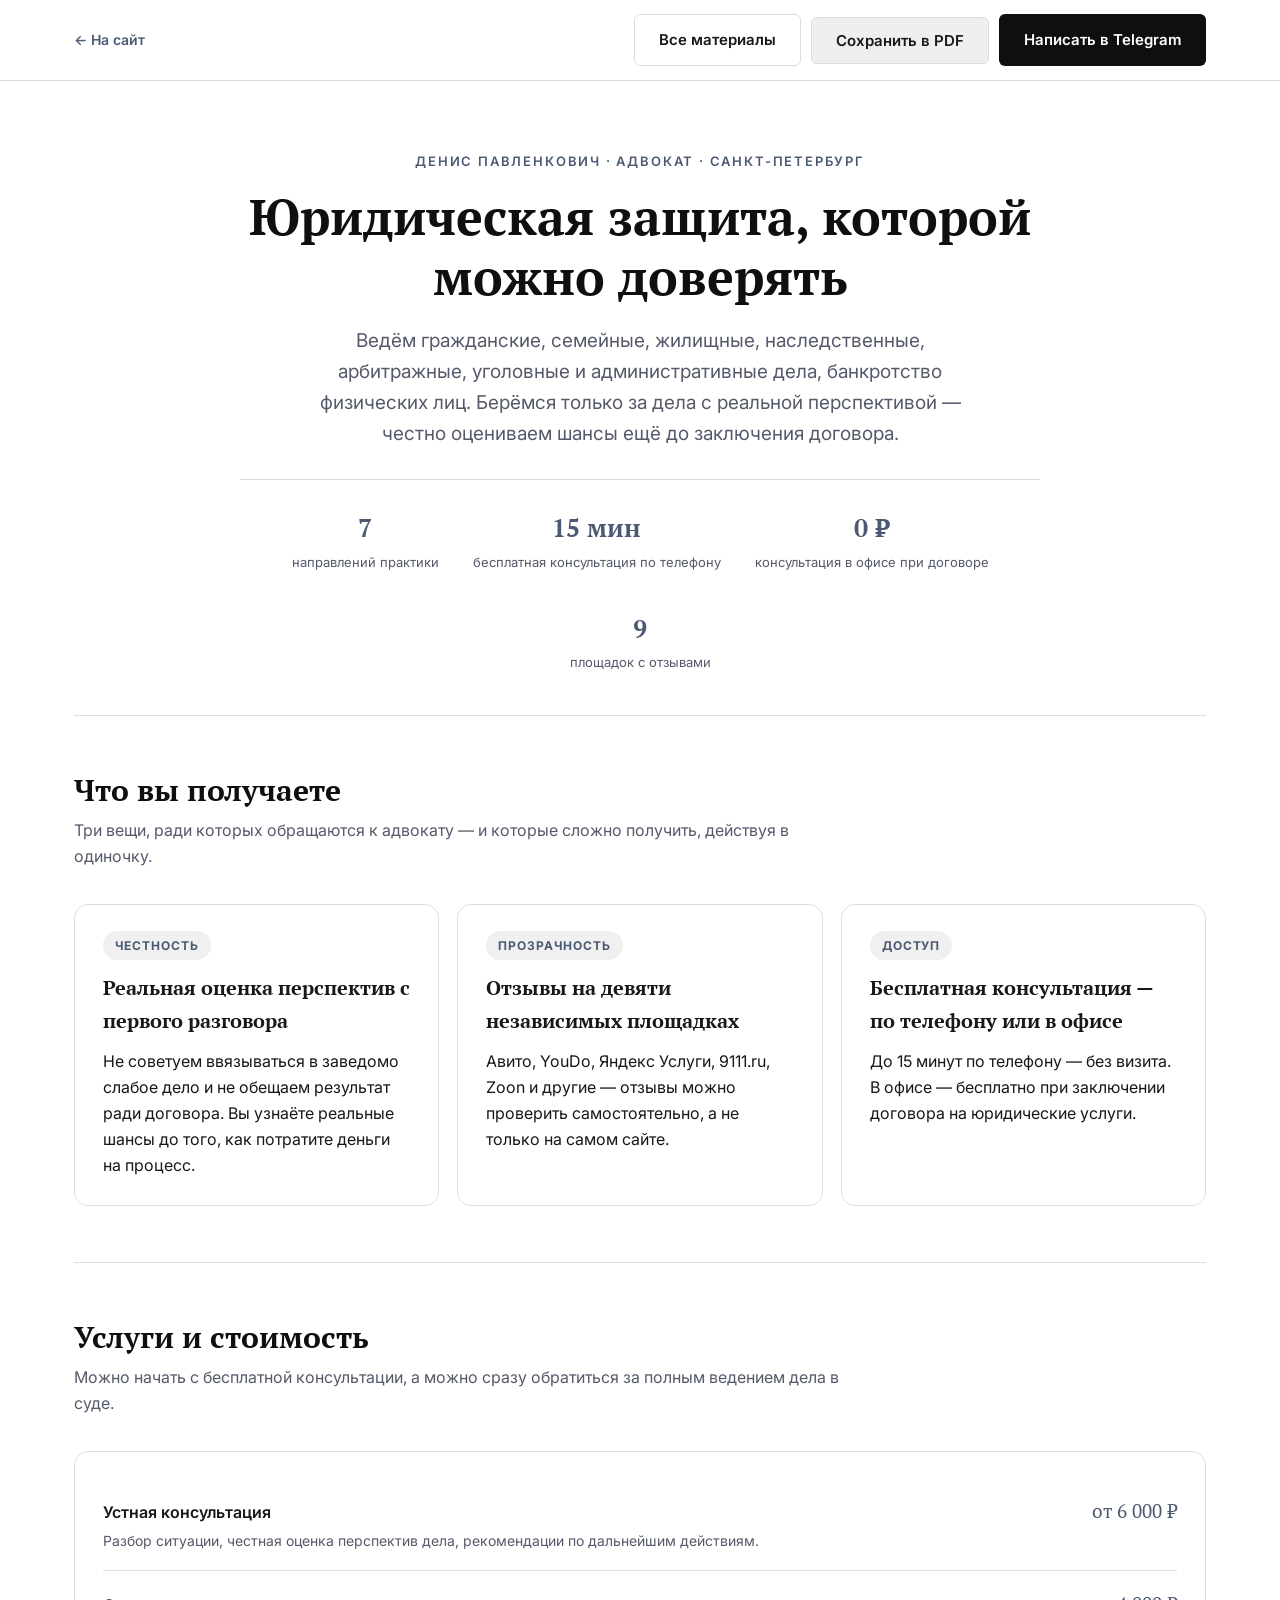
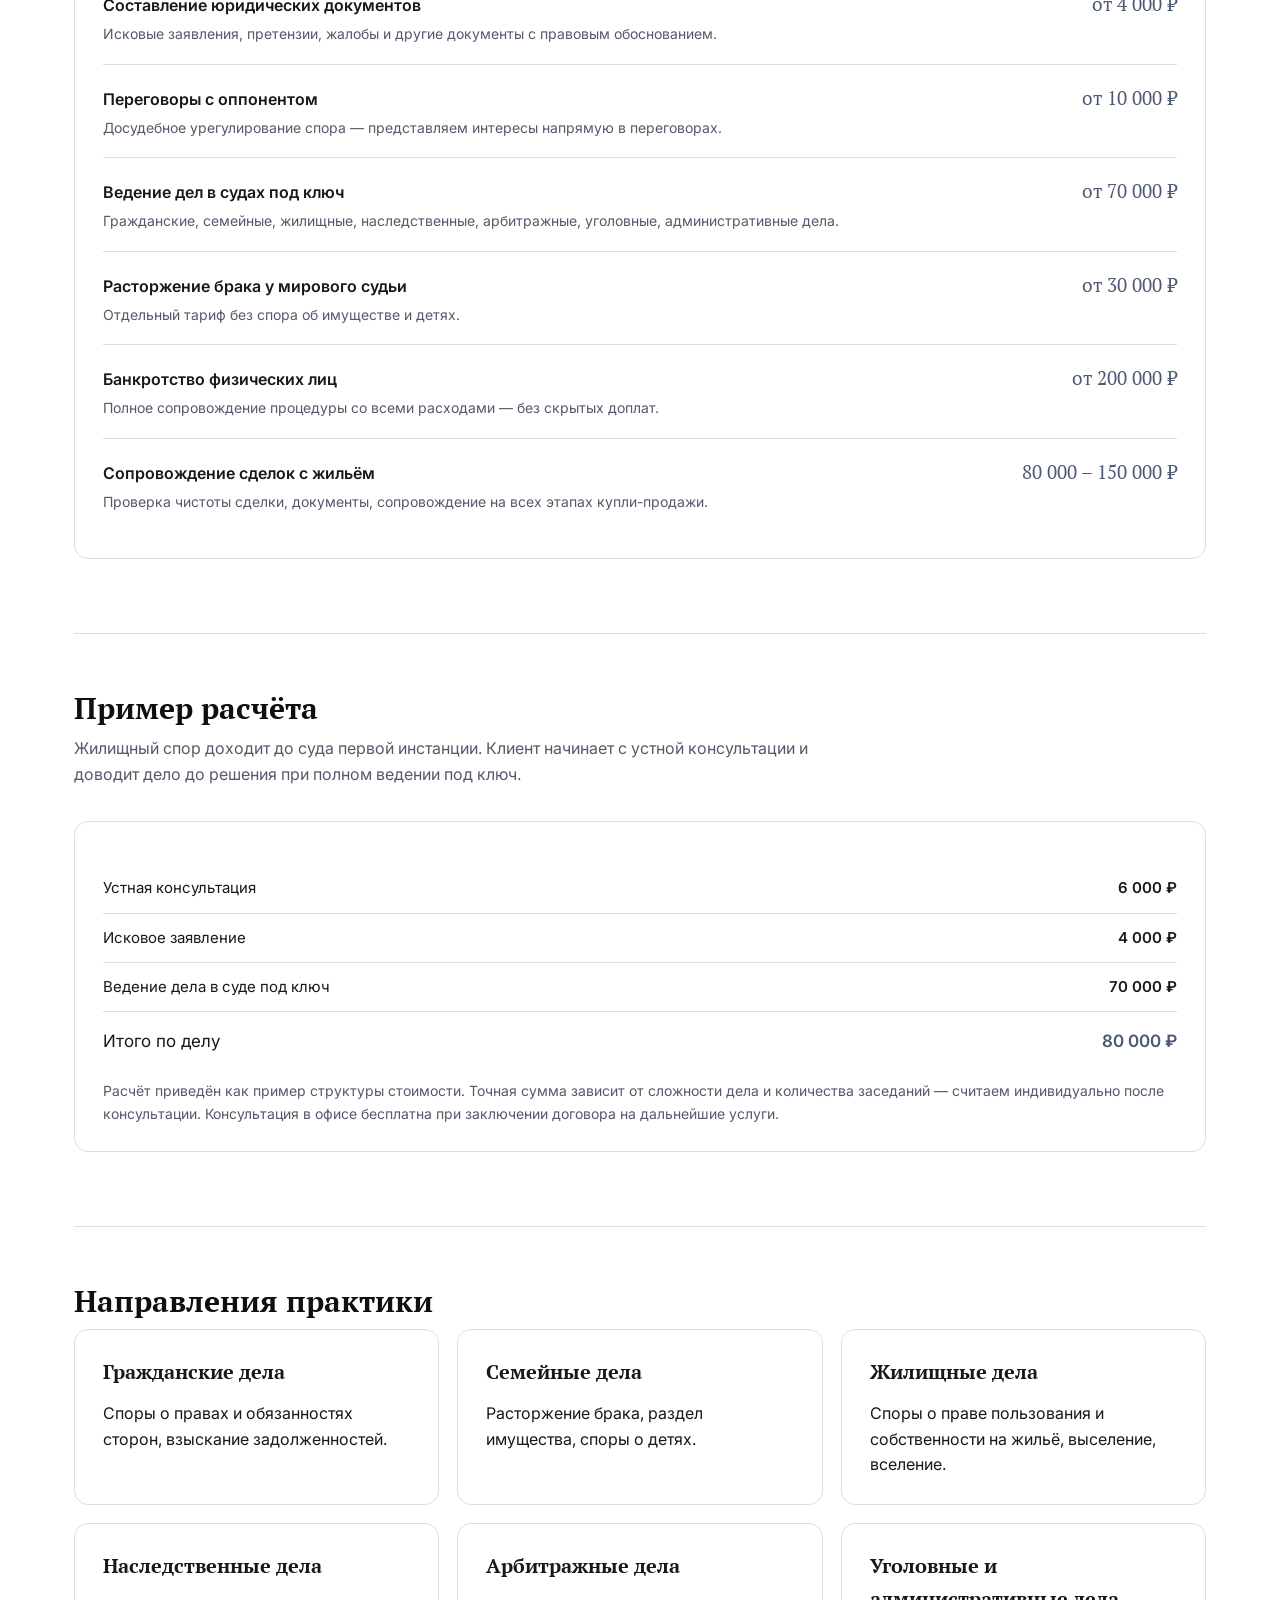
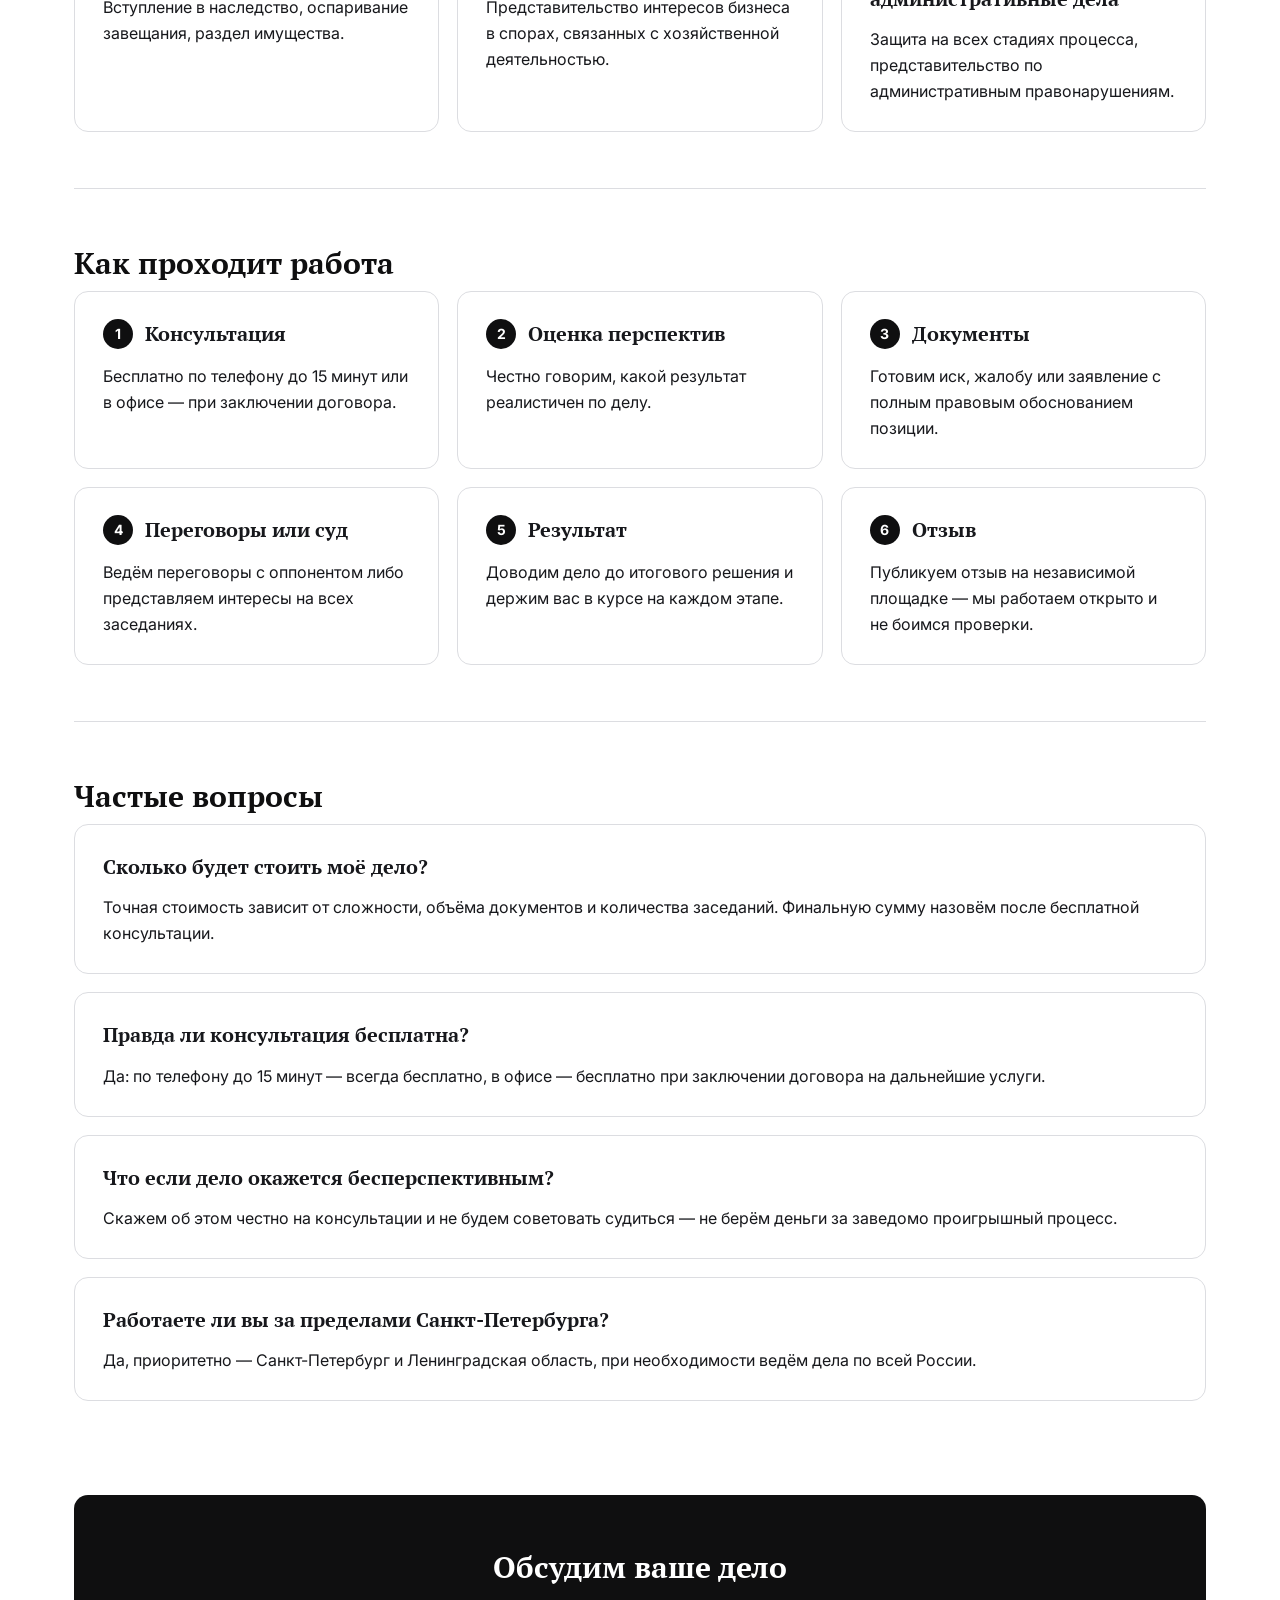
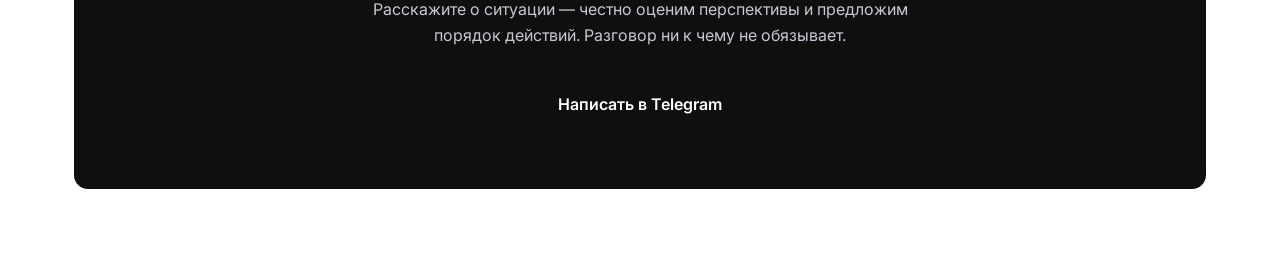
==== presentation.html @ 2e37f1d5 "init: landing for Денис Павленкович - адвокат" ====
<!DOCTYPE html>
<html lang="ru">
<head>
<meta charset="UTF-8">
<meta name="viewport" content="width=device-width, initial-scale=1.0">
<title>Презентация услуг — Денис Павленкович, адвокат</title>
<meta name="description" content="Гражданские, семейные, жилищные, наследственные, арбитражные, уголовные и административные дела, банкротство физлиц. Что входит в услуги, сколько стоят и как проходит работа — на одной странице.">
<link rel="preconnect" href="https://fonts.googleapis.com">
<link rel="preconnect" href="https://fonts.gstatic.com" crossorigin>
<link href="https://fonts.googleapis.com/css2?family=PT+Serif:wght@400;700&family=Inter:wght@400;500;600;700&display=swap" rel="stylesheet">
<link rel="stylesheet" href="styles.css">
<link rel="stylesheet" href="materials.css">
</head>
<body>

<div class="doc-bar">
  <div class="doc-bar__inner">
    <a href="index.html" class="doc-bar__back">← <span>На сайт</span></a>
    <div class="doc-bar__actions">
      <a href="materials.html" class="btn btn--ghost">Все материалы</a>
      <button class="btn btn--ghost" onclick="window.print()">Сохранить в PDF</button>
      <a href="https://t.me/denis_pavlenkovich" target="_blank" rel="noopener" class="btn btn--primary">Написать в Telegram</a>
    </div>
  </div>
</div>

<div class="container">

  <section class="pitch">
    <p class="eyebrow eyebrow--center">Денис Павленкович · адвокат · Санкт-Петербург</p>
    <h1>Юридическая защита, которой можно доверять</h1>
    <p class="pitch__lead">Ведём гражданские, семейные, жилищные, наследственные, арбитражные, уголовные и административные дела, банкротство физических лиц. Берёмся только за дела с реальной перспективой — честно оцениваем шансы ещё до заключения договора.</p>
    <div class="pitch__meta">
      <div><b>7</b><span>направлений практики</span></div>
      <div><b>15 мин</b><span>бесплатная консультация по телефону</span></div>
      <div><b>0 ₽</b><span>консультация в офисе при договоре</span></div>
      <div><b>9</b><span>площадок с отзывами</span></div>
    </div>
  </section>

  <section class="doc-section">
    <h2>Что вы получаете</h2>
    <p class="doc-section__lead">Три вещи, ради которых обращаются к адвокату — и которые сложно получить, действуя в одиночку.</p>
    <div class="grid-3">
      <div class="card">
        <span class="tag">Честность</span>
        <p class="card__title">Реальная оценка перспектив с первого разговора</p>
        <p>Не советуем ввязываться в заведомо слабое дело и не обещаем результат ради договора. Вы узнаёте реальные шансы до того, как потратите деньги на процесс.</p>
      </div>
      <div class="card">
        <span class="tag">Прозрачность</span>
        <p class="card__title">Отзывы на девяти независимых площадках</p>
        <p>Авито, YouDo, Яндекс Услуги, 9111.ru, Zoon и другие — отзывы можно проверить самостоятельно, а не только на самом сайте.</p>
      </div>
      <div class="card">
        <span class="tag">Доступ</span>
        <p class="card__title">Бесплатная консультация — по телефону или в офисе</p>
        <p>До 15 минут по телефону — без визита. В офисе — бесплатно при заключении договора на юридические услуги.</p>
      </div>
    </div>
  </section>

  <section class="doc-section">
    <h2>Услуги и стоимость</h2>
    <p class="doc-section__lead">Можно начать с бесплатной консультации, а можно сразу обратиться за полным ведением дела в суде.</p>

    <div class="card">
      <div class="offer">
        <div>
          <span class="offer__name">Устная консультация</span>
          <span class="offer__desc">Разбор ситуации, честная оценка перспектив дела, рекомендации по дальнейшим действиям.</span>
        </div>
        <span class="offer__price">от 6 000 ₽</span>
      </div>
      <div class="offer">
        <div>
          <span class="offer__name">Составление юридических документов</span>
          <span class="offer__desc">Исковые заявления, претензии, жалобы и другие документы с правовым обоснованием.</span>
        </div>
        <span class="offer__price">от 4 000 ₽</span>
      </div>
      <div class="offer">
        <div>
          <span class="offer__name">Переговоры с оппонентом</span>
          <span class="offer__desc">Досудебное урегулирование спора — представляем интересы напрямую в переговорах.</span>
        </div>
        <span class="offer__price">от 10 000 ₽</span>
      </div>
      <div class="offer">
        <div>
          <span class="offer__name">Ведение дел в судах под ключ</span>
          <span class="offer__desc">Гражданские, семейные, жилищные, наследственные, арбитражные, уголовные, административные дела.</span>
        </div>
        <span class="offer__price">от 70 000 ₽</span>
      </div>
      <div class="offer">
        <div>
          <span class="offer__name">Расторжение брака у мирового судьи</span>
          <span class="offer__desc">Отдельный тариф без спора об имуществе и детях.</span>
        </div>
        <span class="offer__price">от 30 000 ₽</span>
      </div>
      <div class="offer">
        <div>
          <span class="offer__name">Банкротство физических лиц</span>
          <span class="offer__desc">Полное сопровождение процедуры со всеми расходами — без скрытых доплат.</span>
        </div>
        <span class="offer__price">от 200 000 ₽</span>
      </div>
      <div class="offer">
        <div>
          <span class="offer__name">Сопровождение сделок с жильём</span>
          <span class="offer__desc">Проверка чистоты сделки, документы, сопровождение на всех этапах купли-продажи.</span>
        </div>
        <span class="offer__price">80 000 – 150 000 ₽</span>
      </div>
    </div>
  </section>

  <section class="doc-section">
    <h2>Пример расчёта</h2>
    <p class="doc-section__lead">Жилищный спор доходит до суда первой инстанции. Клиент начинает с устной консультации и доводит дело до решения при полном ведении под ключ.</p>
    <div class="card">
      <table class="calc">
        <tr><td>Устная консультация</td><td>6 000 ₽</td></tr>
        <tr><td>Исковое заявление</td><td>4 000 ₽</td></tr>
        <tr><td>Ведение дела в суде под ключ</td><td>70 000 ₽</td></tr>
        <tr><td>Итого по делу</td><td>80 000 ₽</td></tr>
      </table>
      <p class="card__note">Расчёт приведён как пример структуры стоимости. Точная сумма зависит от сложности дела и количества заседаний — считаем индивидуально после консультации. Консультация в офисе бесплатна при заключении договора на дальнейшие услуги.</p>
    </div>
  </section>

  <section class="doc-section">
    <h2>Направления практики</h2>
    <div class="grid-3">
      <div class="card">
        <p class="card__title">Гражданские дела</p>
        <p>Споры о правах и обязанностях сторон, взыскание задолженностей.</p>
      </div>
      <div class="card">
        <p class="card__title">Семейные дела</p>
        <p>Расторжение брака, раздел имущества, споры о детях.</p>
      </div>
      <div class="card">
        <p class="card__title">Жилищные дела</p>
        <p>Споры о праве пользования и собственности на жильё, выселение, вселение.</p>
      </div>
      <div class="card">
        <p class="card__title">Наследственные дела</p>
        <p>Вступление в наследство, оспаривание завещания, раздел имущества.</p>
      </div>
      <div class="card">
        <p class="card__title">Арбитражные дела</p>
        <p>Представительство интересов бизнеса в спорах, связанных с хозяйственной деятельностью.</p>
      </div>
      <div class="card">
        <p class="card__title">Уголовные и административные дела</p>
        <p>Защита на всех стадиях процесса, представительство по административным правонарушениям.</p>
      </div>
    </div>
  </section>

  <section class="doc-section">
    <h2>Как проходит работа</h2>
    <div class="grid-3">
      <div class="card">
        <div class="card__head"><span class="card__step">1</span><p class="card__title">Консультация</p></div>
        <p>Бесплатно по телефону до 15 минут или в офисе — при заключении договора.</p>
      </div>
      <div class="card">
        <div class="card__head"><span class="card__step">2</span><p class="card__title">Оценка перспектив</p></div>
        <p>Честно говорим, какой результат реалистичен по делу.</p>
      </div>
      <div class="card">
        <div class="card__head"><span class="card__step">3</span><p class="card__title">Документы</p></div>
        <p>Готовим иск, жалобу или заявление с полным правовым обоснованием позиции.</p>
      </div>
      <div class="card">
        <div class="card__head"><span class="card__step">4</span><p class="card__title">Переговоры или суд</p></div>
        <p>Ведём переговоры с оппонентом либо представляем интересы на всех заседаниях.</p>
      </div>
      <div class="card">
        <div class="card__head"><span class="card__step">5</span><p class="card__title">Результат</p></div>
        <p>Доводим дело до итогового решения и держим вас в курсе на каждом этапе.</p>
      </div>
      <div class="card">
        <div class="card__head"><span class="card__step">6</span><p class="card__title">Отзыв</p></div>
        <p>Публикуем отзыв на независимой площадке — мы работаем открыто и не боимся проверки.</p>
      </div>
    </div>
  </section>

  <section class="doc-section">
    <h2>Частые вопросы</h2>
    <div class="card">
      <p class="card__title">Сколько будет стоить моё дело?</p>
      <p>Точная стоимость зависит от сложности, объёма документов и количества заседаний. Финальную сумму назовём после бесплатной консультации.</p>
    </div>
    <div class="card">
      <p class="card__title">Правда ли консультация бесплатна?</p>
      <p>Да: по телефону до 15 минут — всегда бесплатно, в офисе — бесплатно при заключении договора на дальнейшие услуги.</p>
    </div>
    <div class="card">
      <p class="card__title">Что если дело окажется бесперспективным?</p>
      <p>Скажем об этом честно на консультации и не будем советовать судиться — не берём деньги за заведомо проигрышный процесс.</p>
    </div>
    <div class="card">
      <p class="card__title">Работаете ли вы за пределами Санкт-Петербурга?</p>
      <p>Да, приоритетно — Санкт-Петербург и Ленинградская область, при необходимости ведём дела по всей России.</p>
    </div>
  </section>

  <div class="cta-final">
    <h2>Обсудим ваше дело</h2>
    <p>Расскажите о ситуации — честно оценим перспективы и предложим порядок действий. Разговор ни к чему не обязывает.</p>
    <a href="https://t.me/denis_pavlenkovich" target="_blank" rel="noopener" class="btn btn--primary btn--lg">Написать в Telegram</a>
  </div>

</div>

</body>
</html>
---- styles.css ----
:root {
  --black: #0f0f10;
  --ink: #17181c;
  --ink-soft: #55596a;
  --white: #ffffff;
  --paper: #f0f0f0;
  --paper-2: #e7e8ea;
  --line: #dcdde1;
  --slate: #4c5972;
  --slate-dark: #384158;
  --radius: 14px;
  --shadow: 0 20px 50px -28px rgba(15, 15, 16, 0.35);
  --font-head: 'PT Serif', serif;
  --font-body: 'Inter', sans-serif;
}

* { box-sizing: border-box; margin: 0; padding: 0; }

html { scroll-behavior: smooth; }

body {
  font-family: var(--font-body);
  color: var(--ink);
  background: var(--white);
  line-height: 1.62;
  -webkit-font-smoothing: antialiased;
}

img { max-width: 100%; display: block; }

.container {
  max-width: 1180px;
  margin: 0 auto;
  padding: 0 24px;
}

h1, h2, h3 {
  font-family: var(--font-head);
  color: var(--black);
  font-weight: 700;
  line-height: 1.2;
}

a { color: inherit; text-decoration: none; }

.eyebrow {
  font-size: 13px;
  font-weight: 600;
  letter-spacing: 0.14em;
  text-transform: uppercase;
  color: var(--slate);
  margin-bottom: 14px;
}
.eyebrow--center { text-align: center; }

.section { padding: 100px 0; }
.section--alt { background: var(--paper); }

.section__title {
  font-size: 38px;
  max-width: 720px;
  margin-bottom: 56px;
}
.section__title--center { margin-left: auto; margin-right: auto; text-align: center; }

/* Buttons */
.btn {
  display: inline-flex;
  align-items: center;
  justify-content: center;
  gap: 8px;
  padding: 13px 24px;
  border-radius: 6px;
  font-weight: 600;
  font-size: 15px;
  border: 1.5px solid transparent;
  cursor: pointer;
  transition: all 0.2s ease;
  white-space: nowrap;
  font-family: var(--font-body);
}
.btn--primary { background: var(--black); color: var(--white); }
.btn--primary:hover { background: var(--slate-dark); }
.btn--outline { border-color: var(--black); color: var(--black); }
.btn--outline:hover { background: var(--black); color: var(--white); }
.btn--ghost { color: var(--ink); border-color: var(--line); }
.btn--ghost:hover { border-color: var(--slate); color: var(--slate); }
.btn--lg { padding: 16px 32px; font-size: 16px; }

/* Header */
.header {
  position: sticky;
  top: 0;
  z-index: 100;
  background: rgba(255, 255, 255, 0.92);
  backdrop-filter: blur(10px);
  border-bottom: 1px solid transparent;
  transition: border-color 0.2s ease, box-shadow 0.2s ease;
}
.header.scrolled { border-color: var(--line); box-shadow: 0 8px 24px -20px rgba(0,0,0,0.35); }
.header__inner {
  display: flex;
  align-items: center;
  justify-content: space-between;
  gap: 24px;
  min-width: 0;
  padding: 18px 24px;
}
.logo {
  flex-shrink: 0;
  font-family: var(--font-head);
  font-size: 21px;
  font-weight: 700;
  color: var(--black);
}
.logo__suffix { font-family: var(--font-body); font-size: 13px; font-weight: 500; color: var(--ink-soft); }
.nav { display: flex; align-items: center; gap: 24px; }
.nav a { white-space: nowrap; font-size: 15px; font-weight: 500; color: var(--ink); transition: color 0.15s; }
.nav a:hover { color: var(--slate); }
.header__actions { display: flex; align-items: center; gap: 12px; flex-shrink: 0; }
.header__phone { white-space: nowrap; font-weight: 600; font-size: 15px; }
.burger { display: none; flex-direction: column; justify-content: center; gap: 5px; width: 36px; height: 36px; background: none; border: none; cursor: pointer; }
.burger span { display: block; width: 22px; height: 2px; background: var(--ink); transition: 0.2s; }
.burger.is-open span:nth-child(1) { transform: translateY(7px) rotate(45deg); }
.burger.is-open span:nth-child(2) { opacity: 0; }
.burger.is-open span:nth-child(3) { transform: translateY(-7px) rotate(-45deg); }

/* Hero */
.hero {
  padding: 72px 0 100px;
  position: relative;
  background:
    radial-gradient(circle at 88% 6%, rgba(76,89,114,0.10), transparent 45%),
    linear-gradient(180deg, var(--paper) 0%, var(--white) 62%);
}
.hero__inner { display: grid; grid-template-columns: 1.1fr 0.9fr; gap: 60px; align-items: center; position: relative; z-index: 1; }
.hero__text h1 { font-size: 44px; margin-bottom: 22px; }
.hero__lead { font-size: 18px; color: var(--ink-soft); margin-bottom: 32px; max-width: 540px; }
.hero__cta { display: flex; gap: 14px; flex-wrap: wrap; margin-bottom: 48px; }
.hero__stats { display: grid; grid-template-columns: repeat(3, auto); gap: 28px; }
.stat { display: flex; flex-direction: column; }
.stat__num { font-family: var(--font-head); font-size: 30px; font-weight: 700; color: var(--slate); display: inline-block; }
.stat__suffix { font-family: var(--font-head); font-size: 30px; font-weight: 700; color: var(--slate); }
.stat__label { font-size: 13px; color: var(--ink-soft); margin-top: 4px; max-width: 160px; }

.hero__card {
  background: var(--black);
  color: var(--white);
  border-radius: var(--radius);
  padding: 34px;
  box-shadow: var(--shadow);
}
.hero__card-title { font-family: var(--font-head); font-size: 18px; margin-bottom: 18px; color: var(--white); }
.hero__card-row { display: flex; justify-content: space-between; align-items: baseline; gap: 16px; padding: 12px 0; border-bottom: 1px solid rgba(255,255,255,0.12); }
.hero__card-row:last-of-type { border-bottom: none; }
.hero__card-label { font-size: 14.5px; color: rgba(255,255,255,0.82); }
.hero__card-value { font-family: var(--font-head); font-weight: 700; color: #cfd6e4; white-space: nowrap; }
.hero__card-badge {
  display: inline-block;
  margin-top: 18px;
  padding: 9px 14px;
  border-radius: 999px;
  background: rgba(76,89,114,0.28);
  color: #cfd6e4;
  font-size: 13px;
  font-weight: 600;
}
.hero__card-note { margin-top: 18px; font-size: 13px; color: rgba(255,255,255,0.6); }

/* Advantages */
.adv-grid { display: grid; grid-template-columns: repeat(3, 1fr); gap: 28px; }
.adv { background: var(--white); border: 1px solid var(--line); border-radius: var(--radius); padding: 30px; }
.adv__icon { width: 52px; height: 52px; border-radius: 10px; background: var(--paper); color: var(--slate); display: flex; align-items: center; justify-content: center; margin-bottom: 18px; }
.adv h3 { font-size: 19px; margin-bottom: 10px; }
.adv p { color: var(--ink-soft); font-size: 15px; }

/* Practice areas */
.area-grid { display: grid; grid-template-columns: repeat(4, 1fr); gap: 22px; }
.area { background: var(--white); border: 1px solid var(--line); border-radius: var(--radius); padding: 28px 24px; }
.area__num { font-family: var(--font-head); font-size: 15px; font-weight: 700; color: var(--slate); margin-bottom: 12px; }
.area h3 { font-size: 18px; margin-bottom: 10px; }
.area p { color: var(--ink-soft); font-size: 14px; }

/* Services */
.srv-grid { display: grid; grid-template-columns: repeat(4, 1fr); gap: 22px; }
.srv { background: var(--white); border: 1px solid var(--line); border-radius: var(--radius); padding: 26px; display: flex; flex-direction: column; gap: 10px; }
.srv h3 { font-size: 17px; }
.srv p { color: var(--ink-soft); font-size: 14px; flex-grow: 1; }
.srv__price { font-family: var(--font-head); font-weight: 700; color: var(--slate-dark); font-size: 16px; }

/* Price table */
.price-table { overflow-x: auto; border: 1px solid var(--line); border-radius: var(--radius); background: var(--white); }
.price-table table { width: 100%; border-collapse: collapse; min-width: 480px; }
.price-table th, .price-table td { text-align: left; padding: 16px 24px; font-size: 15px; }
.price-table th { background: var(--paper); font-weight: 700; color: var(--black); }
.price-table td:last-child, .price-table th:last-child { text-align: right; font-family: var(--font-head); font-weight: 700; color: var(--slate); white-space: nowrap; }
.price-table tbody tr + tr { border-top: 1px solid var(--line); }
.price-note { margin-top: 20px; color: var(--ink-soft); font-size: 14px; text-align: center; }

/* Steps */
.steps { display: grid; grid-template-columns: repeat(5, 1fr); gap: 20px; }
.step { background: var(--white); border: 1px solid var(--line); border-radius: var(--radius); padding: 24px 20px; }
.step__num { font-family: var(--font-head); font-size: 26px; font-weight: 700; color: var(--line); }
.step h3 { font-size: 16px; margin: 12px 0 8px; }
.step p { font-size: 14px; color: var(--ink-soft); }

/* Reviews (platform links) */
.reviews-lead { text-align: center; color: var(--ink-soft); font-size: 15px; max-width: 640px; margin: -32px auto 40px; }
.platform-grid { display: grid; grid-template-columns: repeat(5, 1fr); gap: 16px; }
.platform {
  display: flex;
  align-items: center;
  justify-content: center;
  text-align: center;
  background: var(--white);
  border: 1px solid var(--line);
  border-radius: 10px;
  padding: 20px 14px;
  font-weight: 600;
  font-size: 14.5px;
  color: var(--ink);
  transition: all 0.2s ease;
}
.platform:hover { border-color: var(--slate); color: var(--slate); transform: translateY(-2px); }

/* FAQ */
.faq { max-width: 780px; margin: 0 auto; display: flex; flex-direction: column; gap: 12px; }
.faq__item { background: var(--white); border: 1px solid var(--line); border-radius: 10px; padding: 20px 24px; }
.faq__item summary { cursor: pointer; font-weight: 600; font-size: 16px; list-style: none; position: relative; padding-right: 28px; }
.faq__item summary::-webkit-details-marker { display: none; }
.faq__item summary::after { content: '+'; position: absolute; right: 0; top: -2px; font-size: 22px; color: var(--slate); }
.faq__item[open] summary::after { content: '\2013'; }
.faq__item p { margin-top: 14px; color: var(--ink-soft); font-size: 15px; }

/* Form + map */
.form-section { display: grid; grid-template-columns: 1fr 1fr; gap: 48px; align-items: stretch; }
.form-col h2 { font-size: 32px; margin-bottom: 14px; }
.form-lead { color: var(--ink-soft); margin-bottom: 28px; }
.form { display: flex; flex-direction: column; gap: 18px; }
.form__row { display: grid; grid-template-columns: 1fr 1fr; gap: 18px; }
.form label { display: flex; flex-direction: column; gap: 8px; font-size: 14px; font-weight: 600; }
.form input, .form textarea {
  font-family: var(--font-body);
  font-size: 15px;
  padding: 13px 16px;
  border: 1.5px solid var(--line);
  border-radius: 8px;
  background: var(--white);
  color: var(--ink);
  resize: vertical;
}
.form input:focus, .form textarea:focus { outline: none; border-color: var(--slate); }
.form__submit { margin-top: 4px; }
.form__privacy { font-size: 12px; color: var(--ink-soft); }
.map-col { display: flex; flex-direction: column; gap: 18px; }
.map-col h3 { font-size: 20px; }
.map-col p { color: var(--ink-soft); font-size: 15px; }
.map-frame { border-radius: var(--radius); overflow: hidden; border: 1px solid var(--line); box-shadow: var(--shadow); flex-grow: 1; min-height: 320px; }
.map-frame iframe { width: 100%; height: 100%; min-height: 320px; border: 0; }
.map-links { display: flex; flex-direction: column; gap: 10px; margin-top: 6px; }
.map-links a { font-weight: 600; color: var(--slate); }
.map-links a:hover { color: var(--slate-dark); }

/* Footer */
.footer { background: var(--black); color: #d9dbe2; padding: 72px 0 0; }
.footer__inner { display: grid; grid-template-columns: 1.4fr 1fr 1fr 1fr; gap: 40px; padding-bottom: 48px; border-bottom: 1px solid rgba(217,219,226,0.15); }
.footer__brand p { margin-top: 16px; color: rgba(217,219,226,0.65); font-size: 14px; max-width: 320px; }
.logo--footer { color: #fff; }
.logo--footer .logo__suffix { color: rgba(217,219,226,0.55); }
.footer__col h4 { font-size: 14px; text-transform: uppercase; letter-spacing: 0.08em; margin-bottom: 16px; color: rgba(217,219,226,0.55); }
.footer__col a, .footer__col p { display: block; margin-bottom: 10px; color: rgba(217,219,226,0.85); font-size: 15px; }
.footer__col a:hover { color: #fff; }
.footer__muted { color: rgba(217,219,226,0.5) !important; font-size: 13px !important; }
.footer__bottom { display: flex; justify-content: space-between; align-items: center; padding: 24px 0; font-size: 13px; color: rgba(217,219,226,0.5); flex-wrap: wrap; gap: 12px; }

/* FAB */
.fab {
  position: fixed;
  right: 24px;
  bottom: 24px;
  width: 56px;
  height: 56px;
  border-radius: 50%;
  background: var(--slate);
  color: #fff;
  display: flex;
  align-items: center;
  justify-content: center;
  box-shadow: 0 12px 30px -10px rgba(76,89,114,0.6);
  z-index: 90;
  transition: transform 0.2s ease;
}
.fab:hover { transform: translateY(-3px); background: var(--slate-dark); }

/* Reveal animation */
.reveal { opacity: 0; transform: translateY(24px); transition: opacity 0.6s ease, transform 0.6s ease; }
.reveal.is-visible { opacity: 1; transform: translateY(0); }

/* ===== BREAKPOINTS ===== */
@media (max-width: 1180px) {
  .nav { gap: 16px; }
  .nav a { font-size: 14px; }
}

@media (max-width: 1100px) {
  .nav { display: none; }
  .burger { display: flex; }
  .nav.is-open {
    display: flex;
    flex-direction: column;
    position: absolute;
    top: 100%;
    left: 0;
    right: 0;
    background: var(--white);
    border-bottom: 1px solid var(--line);
    padding: 16px 24px 24px;
    gap: 4px;
  }
  .nav.is-open a { padding: 10px 0; }
  .adv-grid, .srv-grid { grid-template-columns: repeat(2, 1fr); }
  .area-grid { grid-template-columns: repeat(2, 1fr); }
  .steps { grid-template-columns: repeat(3, 1fr); }
  .platform-grid { grid-template-columns: repeat(3, 1fr); }
}

@media (max-width: 900px) {
  .header__phone { display: none; }
  .hero__inner { grid-template-columns: 1fr; }
  .hero__text h1 { font-size: 32px; }
  .hero__stats { grid-template-columns: repeat(3, auto); row-gap: 22px; }
  .adv-grid, .srv-grid { grid-template-columns: repeat(2, 1fr); }
  .area-grid { grid-template-columns: repeat(2, 1fr); }
  .steps { grid-template-columns: repeat(2, 1fr); }
  .platform-grid { grid-template-columns: repeat(3, 1fr); }
  .form-section { grid-template-columns: 1fr; }
  .footer__inner { grid-template-columns: 1fr 1fr; }
  .section { padding: 72px 0; }
  .section__title { font-size: 26px; }
}

@media (max-width: 560px) {
  .header__phone { display: none; }
  .adv-grid, .srv-grid, .steps, .area-grid { grid-template-columns: 1fr; }
  .platform-grid { grid-template-columns: repeat(2, 1fr); }
  .form__row { grid-template-columns: 1fr; }
  .hero__stats { grid-template-columns: repeat(2, auto); }
  .footer__inner { grid-template-columns: 1fr; }
}

@media (max-width: 380px) {
  .logo__suffix { display: none; }
  .hero__text h1 { font-size: 26px; }
}
---- materials.css ----
/* Стили для материалов: скрипты продаж, презентация, аутрич */

.doc-bar {
  position: sticky;
  top: 0;
  z-index: 50;
  background: rgba(255, 255, 255, 0.94);
  backdrop-filter: blur(10px);
  border-bottom: 1px solid var(--line);
}
.doc-bar__inner {
  display: flex;
  align-items: center;
  justify-content: space-between;
  gap: 16px;
  padding: 14px 24px;
  max-width: 1180px;
  margin: 0 auto;
}
.doc-bar__back { font-weight: 600; font-size: 14px; color: var(--slate); }
.doc-bar__back:hover { color: var(--slate-dark); }
.doc-bar__actions { display: flex; gap: 10px; align-items: center; }

.doc-hero { padding: 64px 0 40px; }
.doc-hero h1 { font-size: 40px; max-width: 860px; margin-bottom: 18px; }
.doc-hero__lead { font-size: 18px; color: var(--ink-soft); max-width: 760px; }

.toc {
  display: flex;
  flex-wrap: wrap;
  gap: 10px;
  margin-top: 30px;
  padding-top: 26px;
  border-top: 1px solid var(--line);
}
.toc a {
  font-size: 14px;
  font-weight: 600;
  padding: 8px 16px;
  border-radius: 999px;
  background: var(--white);
  border: 1px solid var(--line);
  transition: all 0.2s ease;
}
.toc a:hover { border-color: var(--slate); color: var(--slate); }

.doc-section { padding: 56px 0; border-top: 1px solid var(--line); }
.doc-section:first-of-type { border-top: none; }
.doc-section h2 { font-size: 30px; margin-bottom: 10px; }
.doc-section__lead { color: var(--ink-soft); max-width: 780px; margin-bottom: 34px; }

.card {
  background: var(--white);
  border: 1px solid var(--line);
  border-radius: var(--radius);
  padding: 26px 28px;
  margin-bottom: 18px;
}
.card__title {
  font-family: var(--font-head);
  font-size: 20px;
  font-weight: 700;
  margin-bottom: 12px;
}
.card__note { font-size: 14px; color: var(--ink-soft); margin-top: 12px; }
.card p + p { margin-top: 10px; }

.card__step {
  display: inline-flex;
  align-items: center;
  justify-content: center;
  width: 30px;
  height: 30px;
  border-radius: 50%;
  background: var(--black);
  color: var(--white);
  font-size: 14px;
  font-weight: 700;
  font-family: var(--font-body);
  margin-right: 12px;
  flex: none;
}
.card__head { display: flex; align-items: center; margin-bottom: 14px; }
.card__head .card__title { margin-bottom: 0; }

.say {
  border-left: 3px solid var(--slate);
  background: var(--paper);
  border-radius: 0 10px 10px 0;
  padding: 14px 18px;
  margin: 12px 0;
  font-size: 15.5px;
}
.say + .say { margin-top: 10px; }
.say__who {
  display: block;
  font-size: 12px;
  font-weight: 700;
  letter-spacing: 0.1em;
  text-transform: uppercase;
  color: var(--slate);
  margin-bottom: 6px;
}
.say--client {
  border-left-color: var(--ink-soft);
  background: var(--white);
  border: 1px solid var(--line);
  border-left: 3px solid var(--ink-soft);
}
.say--client .say__who { color: var(--ink-soft); }
.say--stop {
  border-left-color: #a13b30;
  background: #fbf1ef;
}
.say--stop .say__who { color: #a13b30; }

.ul { margin: 12px 0 0 20px; }
.ul li { margin-bottom: 8px; }
.ul li::marker { color: var(--slate); }

.grid-2 { display: grid; grid-template-columns: repeat(2, 1fr); gap: 18px; }
.grid-2 .card { margin-bottom: 0; }
.grid-3 { display: grid; grid-template-columns: repeat(3, 1fr); gap: 18px; }
.grid-3 .card { margin-bottom: 0; }

.tag {
  display: inline-block;
  font-size: 12px;
  font-weight: 700;
  letter-spacing: 0.08em;
  text-transform: uppercase;
  color: var(--slate);
  background: var(--paper);
  border-radius: 999px;
  padding: 5px 12px;
  margin-bottom: 12px;
}

.tip {
  background: var(--paper);
  border-radius: var(--radius);
  padding: 22px 26px;
  margin-top: 24px;
  border: 1px dashed var(--slate);
}
.tip strong { color: var(--slate-dark); }

.calc { width: 100%; border-collapse: collapse; margin-top: 16px; font-size: 15px; }
.calc td { padding: 12px 0; border-bottom: 1px solid var(--line); }
.calc td:last-child { text-align: right; font-weight: 600; white-space: nowrap; }
.calc tr:last-child td { border-bottom: none; font-size: 17px; padding-top: 16px; }
.calc tr:last-child td:last-child { color: var(--slate); }

.pitch { text-align: center; padding: 70px 0 40px; }
.pitch h1 { font-size: 50px; margin: 14px auto 20px; max-width: 900px; }
.pitch__lead { font-size: 19px; color: var(--ink-soft); max-width: 700px; margin: 0 auto 30px; }
.pitch__meta {
  display: flex;
  justify-content: center;
  flex-wrap: wrap;
  gap: 34px;
  padding-top: 28px;
  border-top: 1px solid var(--line);
  max-width: 800px;
  margin: 0 auto;
}
.pitch__meta div { text-align: center; }
.pitch__meta b { display: block; font-family: var(--font-head); font-size: 25px; color: var(--slate); }
.pitch__meta span { font-size: 13px; color: var(--ink-soft); }

.offer {
  display: flex;
  justify-content: space-between;
  align-items: baseline;
  gap: 20px;
  padding: 18px 0;
  border-bottom: 1px solid var(--line);
}
.offer:last-child { border-bottom: none; }
.offer__name { font-weight: 600; }
.offer__desc { display: block; font-weight: 400; font-size: 14px; color: var(--ink-soft); margin-top: 4px; }
.offer__price { white-space: nowrap; font-family: var(--font-head); font-size: 19px; color: var(--slate); }

.cta-final {
  background: var(--black);
  border-radius: var(--radius);
  padding: 54px 40px;
  text-align: center;
  margin: 20px 0 70px;
}
.cta-final h2 { color: var(--white); font-size: 30px; margin-bottom: 12px; }
.cta-final p { color: #c7c9d1; max-width: 560px; margin: 0 auto 26px; }

@media (max-width: 560px) {
  .doc-bar__actions .btn--ghost { display: none; }
  .doc-bar__actions .btn { padding: 10px 16px; font-size: 14px; }
}

@media (max-width: 860px) {
  .grid-2, .grid-3 { grid-template-columns: 1fr; }
  .doc-hero h1 { font-size: 28px; }
  .pitch h1 { font-size: 32px; }
  .doc-section h2 { font-size: 24px; }
  .doc-bar__inner { padding: 12px 18px; }
  .doc-bar__back span { display: none; }
  .offer { flex-direction: column; gap: 6px; }
}

@media print {
  .doc-bar, .toc, .fab, .no-print { display: none !important; }
  body { background: #fff; font-size: 12pt; }
  .card, .tip, .say { break-inside: avoid; }
  .doc-section { padding: 22px 0; page-break-inside: auto; }
  .cta-final { background: #fff; border: 2px solid var(--black); }
  .cta-final h2 { color: var(--black); }
  .cta-final p { color: var(--ink-soft); }
  a { text-decoration: none; }
}

/* Хаб-страница материалов */
.hub-grid {
  display: grid;
  grid-template-columns: repeat(3, 1fr);
  gap: 22px;
  margin-top: 10px;
}
.hub-card {
  background: var(--white);
  border: 1px solid var(--line);
  border-radius: var(--radius);
  padding: 30px 26px;
  display: flex;
  flex-direction: column;
  transition: border-color 0.2s ease, transform 0.2s ease;
}
.hub-card:hover { border-color: var(--slate); transform: translateY(-3px); }
.hub-card__num {
  font-family: var(--font-head);
  font-size: 14px;
  font-weight: 700;
  color: var(--slate);
  margin-bottom: 14px;
}
.hub-card__title { font-family: var(--font-head); font-size: 22px; font-weight: 700; margin-bottom: 12px; }
.hub-card__lead { color: var(--ink-soft); font-size: 15px; flex: 1; margin-bottom: 22px; }
.hub-card__link {
  display: inline-flex;
  align-items: center;
  gap: 8px;
  font-weight: 600;
  color: var(--slate);
  font-size: 15px;
}
.hub-card__link:hover { color: var(--slate-dark); }

@media (max-width: 860px) {
  .hub-grid { grid-template-columns: 1fr; }
}
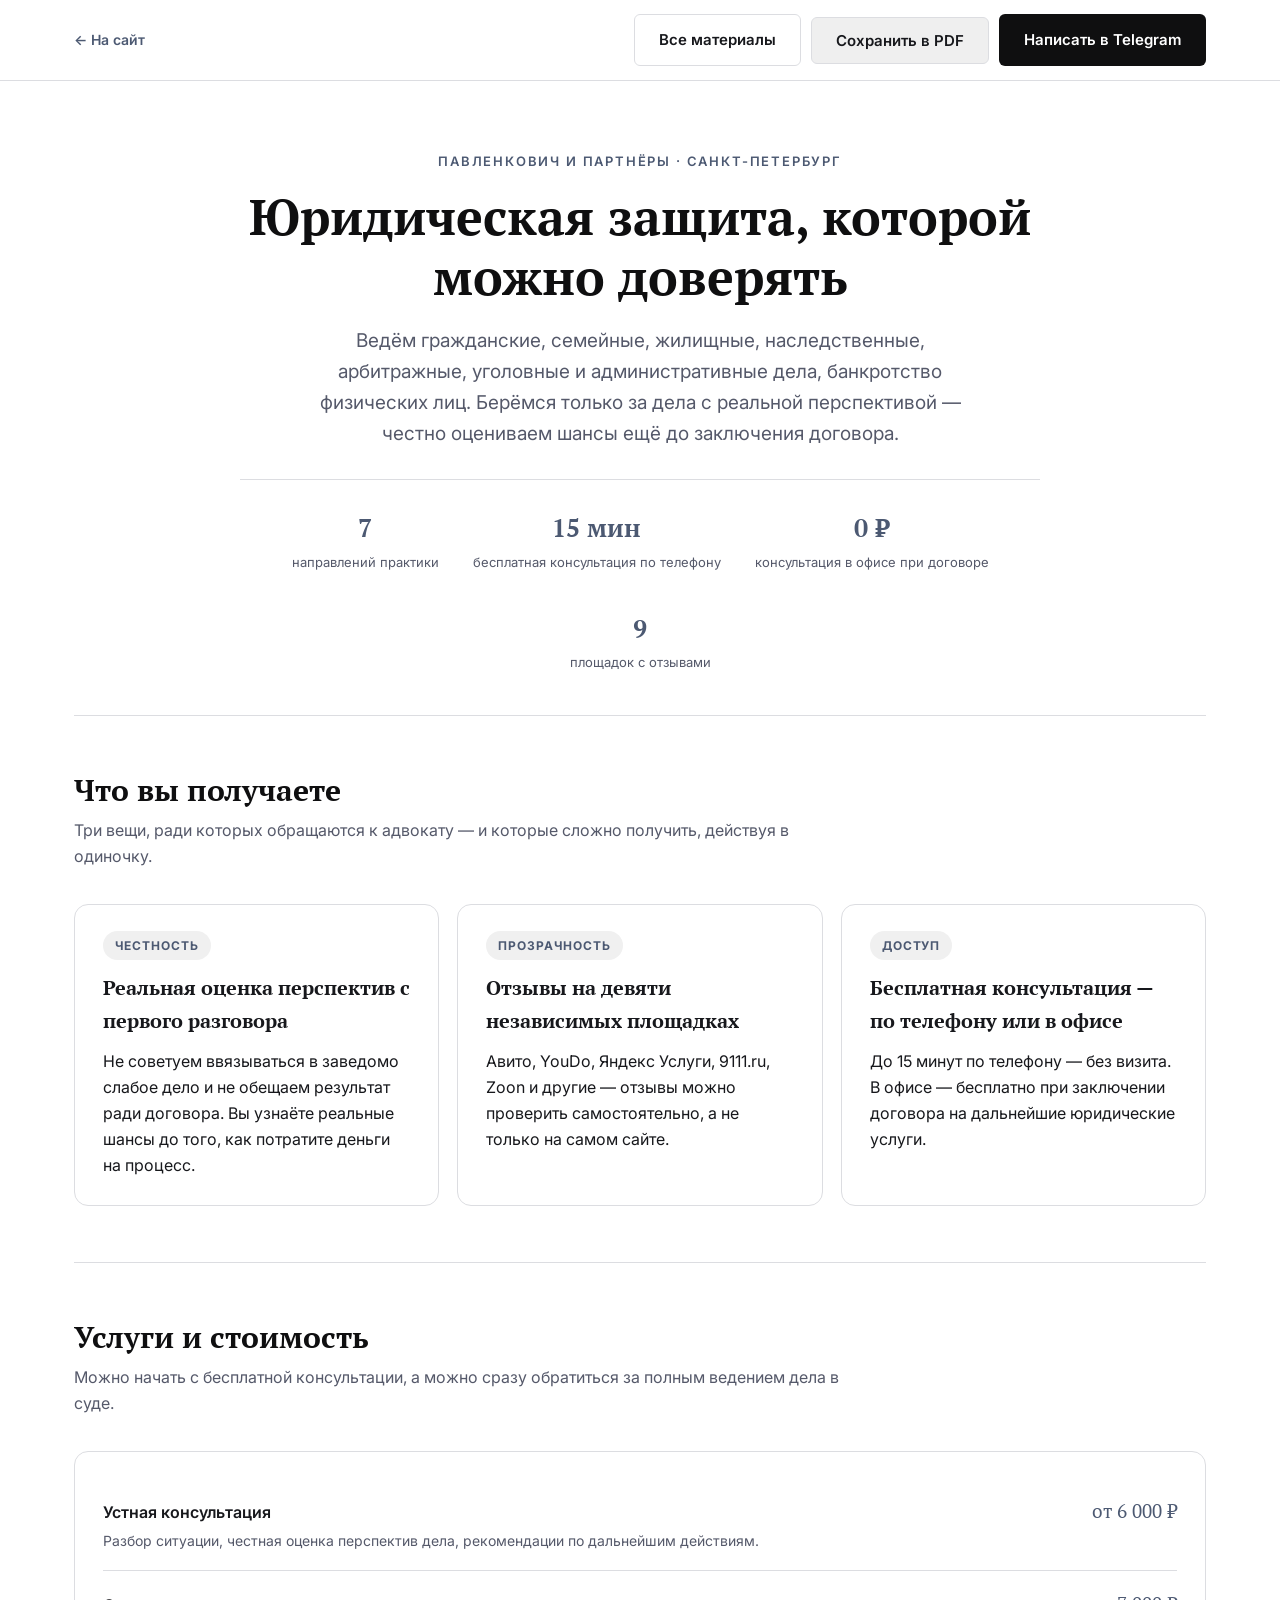
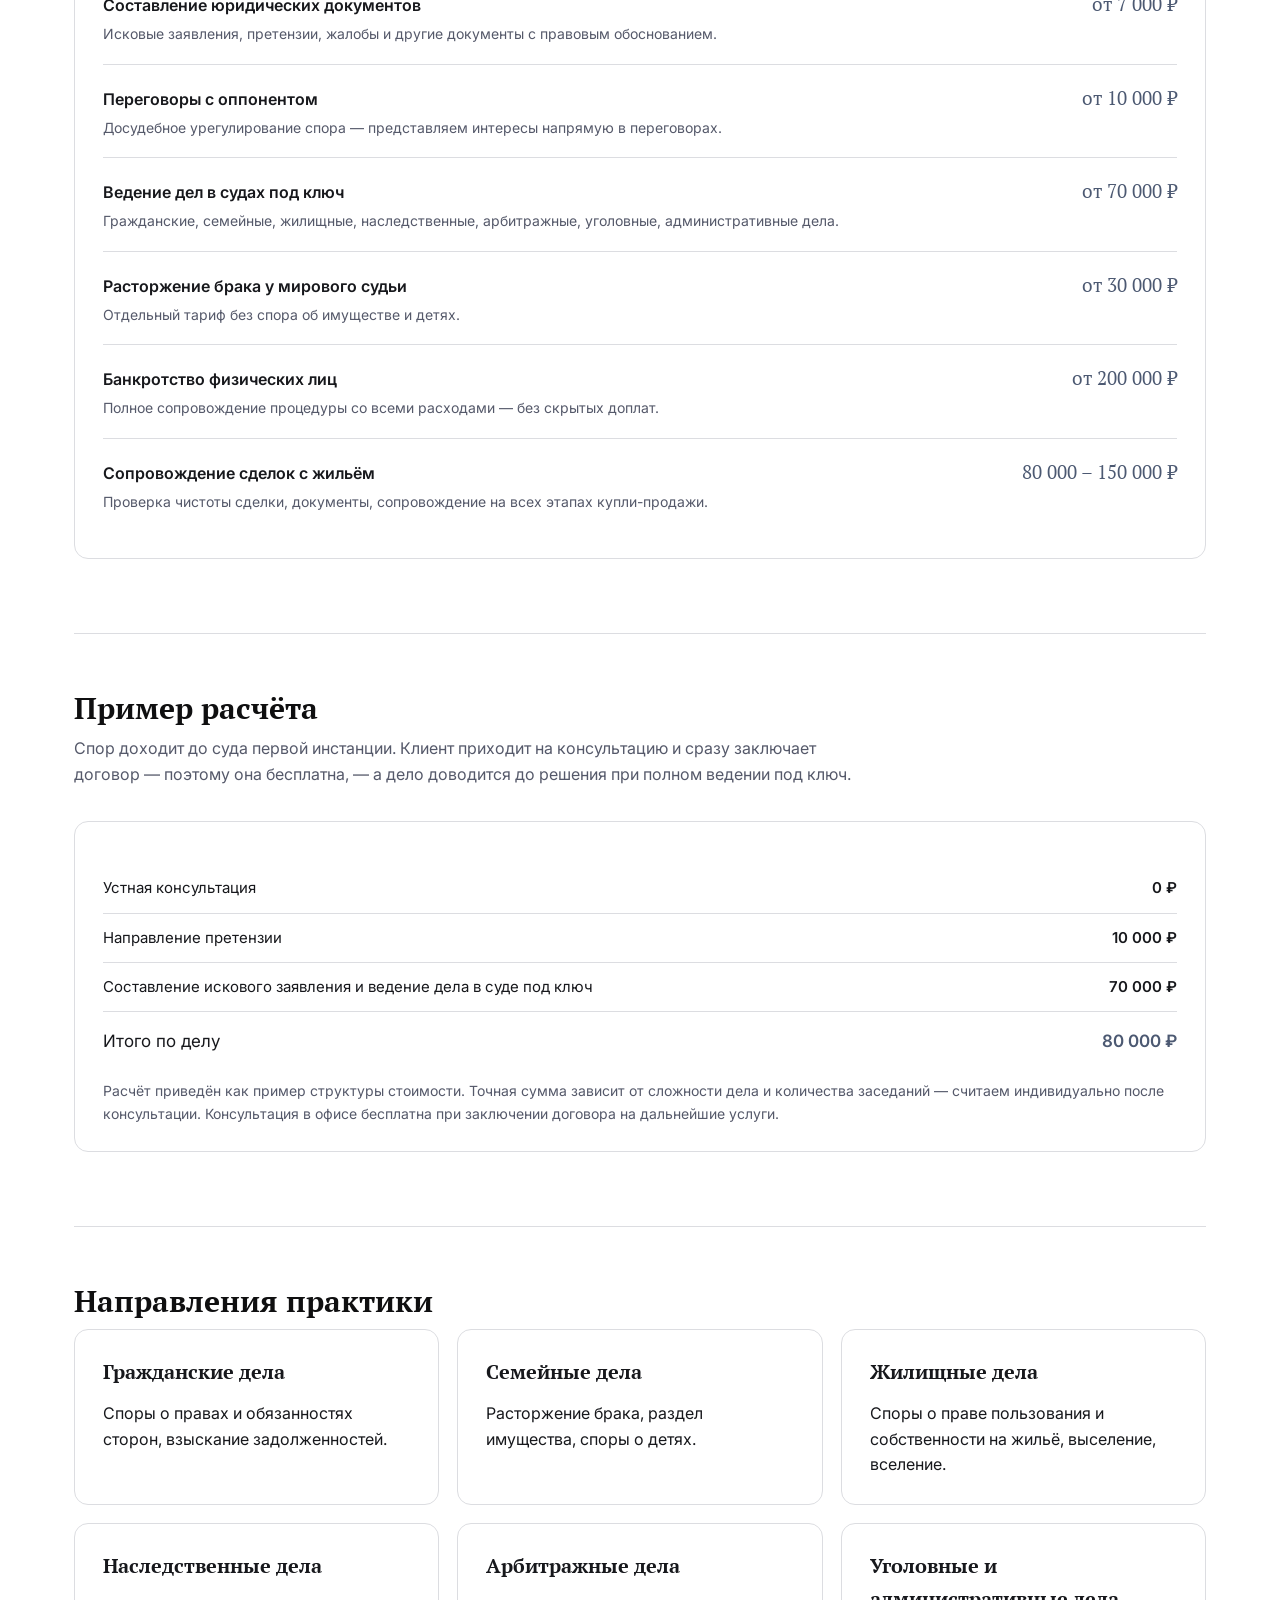
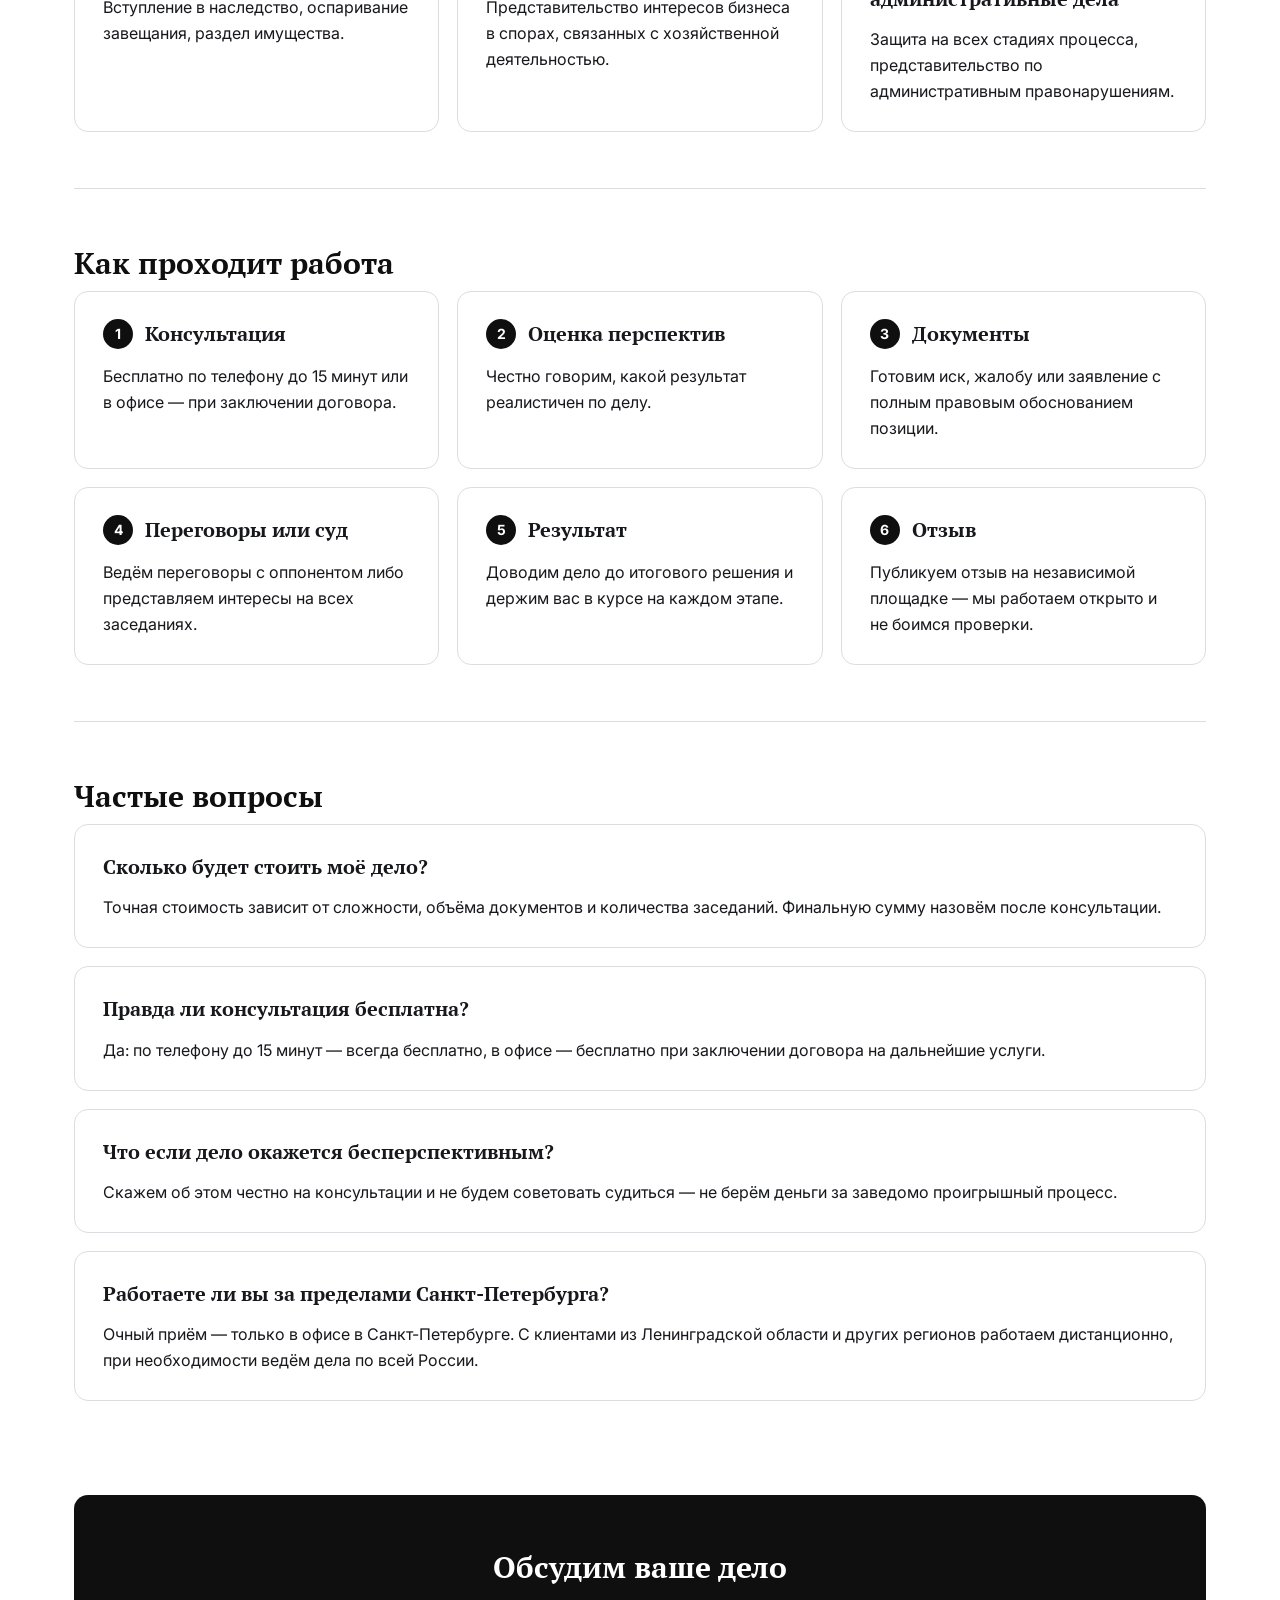
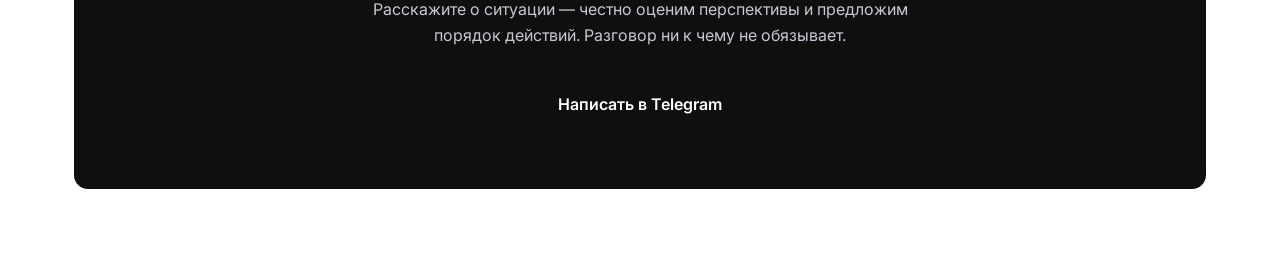
==== commit 582043ce: "fix: header overflow, address/office corrections, price and copy edits per client feedback" ====
--- a/presentation.html
+++ b/presentation.html
@@ -27,7 +27,7 @@
 <div class="container">
 
   <section class="pitch">
-    <p class="eyebrow eyebrow--center">Денис Павленкович · адвокат · Санкт-Петербург</p>
+    <p class="eyebrow eyebrow--center">Павленкович и партнёры · Санкт-Петербург</p>
     <h1>Юридическая защита, которой можно доверять</h1>
     <p class="pitch__lead">Ведём гражданские, семейные, жилищные, наследственные, арбитражные, уголовные и административные дела, банкротство физических лиц. Берёмся только за дела с реальной перспективой — честно оцениваем шансы ещё до заключения договора.</p>
     <div class="pitch__meta">
@@ -55,7 +55,7 @@
       <div class="card">
         <span class="tag">Доступ</span>
         <p class="card__title">Бесплатная консультация — по телефону или в офисе</p>
-        <p>До 15 минут по телефону — без визита. В офисе — бесплатно при заключении договора на юридические услуги.</p>
+        <p>До 15 минут по телефону — без визита. В офисе — бесплатно при заключении договора на дальнейшие юридические услуги.</p>
       </div>
     </div>
   </section>
@@ -77,7 +77,7 @@
           <span class="offer__name">Составление юридических документов</span>
           <span class="offer__desc">Исковые заявления, претензии, жалобы и другие документы с правовым обоснованием.</span>
         </div>
-        <span class="offer__price">от 4 000 ₽</span>
+        <span class="offer__price">от 7 000 ₽</span>
       </div>
       <div class="offer">
         <div>
@@ -119,12 +119,12 @@
 
   <section class="doc-section">
     <h2>Пример расчёта</h2>
-    <p class="doc-section__lead">Жилищный спор доходит до суда первой инстанции. Клиент начинает с устной консультации и доводит дело до решения при полном ведении под ключ.</p>
+    <p class="doc-section__lead">Спор доходит до суда первой инстанции. Клиент приходит на консультацию и сразу заключает договор — поэтому она бесплатна, — а дело доводится до решения при полном ведении под ключ.</p>
     <div class="card">
       <table class="calc">
-        <tr><td>Устная консультация</td><td>6 000 ₽</td></tr>
-        <tr><td>Исковое заявление</td><td>4 000 ₽</td></tr>
-        <tr><td>Ведение дела в суде под ключ</td><td>70 000 ₽</td></tr>
+        <tr><td>Устная консультация</td><td>0 ₽</td></tr>
+        <tr><td>Направление претензии</td><td>10 000 ₽</td></tr>
+        <tr><td>Составление искового заявления и ведение дела в суде под ключ</td><td>70 000 ₽</td></tr>
         <tr><td>Итого по делу</td><td>80 000 ₽</td></tr>
       </table>
       <p class="card__note">Расчёт приведён как пример структуры стоимости. Точная сумма зависит от сложности дела и количества заседаний — считаем индивидуально после консультации. Консультация в офисе бесплатна при заключении договора на дальнейшие услуги.</p>
@@ -195,7 +195,7 @@
     <h2>Частые вопросы</h2>
     <div class="card">
       <p class="card__title">Сколько будет стоить моё дело?</p>
-      <p>Точная стоимость зависит от сложности, объёма документов и количества заседаний. Финальную сумму назовём после бесплатной консультации.</p>
+      <p>Точная стоимость зависит от сложности, объёма документов и количества заседаний. Финальную сумму назовём после консультации.</p>
     </div>
     <div class="card">
       <p class="card__title">Правда ли консультация бесплатна?</p>
@@ -207,7 +207,7 @@
     </div>
     <div class="card">
       <p class="card__title">Работаете ли вы за пределами Санкт-Петербурга?</p>
-      <p>Да, приоритетно — Санкт-Петербург и Ленинградская область, при необходимости ведём дела по всей России.</p>
+      <p>Очный приём — только в офисе в Санкт-Петербурге. С клиентами из Ленинградской области и других регионов работаем дистанционно, при необходимости ведём дела по всей России.</p>
     </div>
   </section>
 
--- a/styles.css
+++ b/styles.css
@@ -114,11 +114,12 @@
   color: var(--black);
 }
 .logo__suffix { font-family: var(--font-body); font-size: 13px; font-weight: 500; color: var(--ink-soft); }
-.nav { display: flex; align-items: center; gap: 24px; }
-.nav a { white-space: nowrap; font-size: 15px; font-weight: 500; color: var(--ink); transition: color 0.15s; }
+.nav { display: flex; align-items: center; gap: 18px; }
+.nav a { white-space: nowrap; font-size: 14.5px; font-weight: 500; color: var(--ink); transition: color 0.15s; }
 .nav a:hover { color: var(--slate); }
-.header__actions { display: flex; align-items: center; gap: 12px; flex-shrink: 0; }
-.header__phone { white-space: nowrap; font-weight: 600; font-size: 15px; }
+.header__actions { display: flex; align-items: center; gap: 10px; flex-shrink: 0; }
+.header__phone { white-space: nowrap; font-weight: 600; font-size: 14px; }
+.header__actions .btn { padding: 11px 18px; font-size: 14px; }
 .burger { display: none; flex-direction: column; justify-content: center; gap: 5px; width: 36px; height: 36px; background: none; border: none; cursor: pointer; }
 .burger span { display: block; width: 22px; height: 2px; background: var(--ink); transition: 0.2s; }
 .burger.is-open span:nth-child(1) { transform: translateY(7px) rotate(45deg); }
@@ -223,6 +224,16 @@
 }
 .platform:hover { border-color: var(--slate); color: var(--slate); transform: translateY(-2px); }
 
+/* Qualification */
+.qual { margin-top: 56px; padding-top: 48px; border-top: 1px solid var(--line); }
+.qual__title { font-size: 26px; text-align: center; margin-bottom: 32px; }
+.qual-grid { display: grid; grid-template-columns: repeat(3, 1fr); gap: 22px; }
+.qual-card { background: var(--white); border: 1px dashed var(--line); border-radius: var(--radius); padding: 26px; text-align: center; }
+.qual-card__icon { width: 48px; height: 48px; border-radius: 10px; background: var(--paper); color: var(--slate); display: flex; align-items: center; justify-content: center; margin: 0 auto 16px; }
+.qual-card__title { font-weight: 600; font-size: 15px; margin-bottom: 6px; }
+.qual-card__note { font-size: 13px; color: var(--ink-soft); }
+.qual__disclaimer { margin-top: 22px; font-size: 13px; color: var(--ink-soft); text-align: center; }
+
 /* FAQ */
 .faq { max-width: 780px; margin: 0 auto; display: flex; flex-direction: column; gap: 12px; }
 .faq__item { background: var(--white); border: 1px solid var(--line); border-radius: 10px; padding: 20px 24px; }
@@ -252,6 +263,9 @@
 .form input:focus, .form textarea:focus { outline: none; border-color: var(--slate); }
 .form__submit { margin-top: 4px; }
 .form__privacy { font-size: 12px; color: var(--ink-soft); }
+.form__consent { display: flex; flex-direction: row; align-items: flex-start; gap: 10px; font-size: 12.5px; font-weight: 400; color: var(--ink-soft); cursor: pointer; }
+.form__consent input { width: 17px; height: 17px; flex-shrink: 0; margin-top: 2px; accent-color: var(--slate); cursor: pointer; }
+.form__consent a { color: var(--slate); font-weight: 600; }
 .map-col { display: flex; flex-direction: column; gap: 18px; }
 .map-col h3 { font-size: 20px; }
 .map-col p { color: var(--ink-soft); font-size: 15px; }
@@ -322,6 +336,7 @@
   .area-grid { grid-template-columns: repeat(2, 1fr); }
   .steps { grid-template-columns: repeat(3, 1fr); }
   .platform-grid { grid-template-columns: repeat(3, 1fr); }
+  .qual-grid { grid-template-columns: repeat(2, 1fr); }
 }
 
 @media (max-width: 900px) {
@@ -342,7 +357,7 @@
 @media (max-width: 560px) {
   .header__phone { display: none; }
   .adv-grid, .srv-grid, .steps, .area-grid { grid-template-columns: 1fr; }
-  .platform-grid { grid-template-columns: repeat(2, 1fr); }
+  .platform-grid, .qual-grid { grid-template-columns: 1fr; }
   .form__row { grid-template-columns: 1fr; }
   .hero__stats { grid-template-columns: repeat(2, auto); }
   .footer__inner { grid-template-columns: 1fr; }
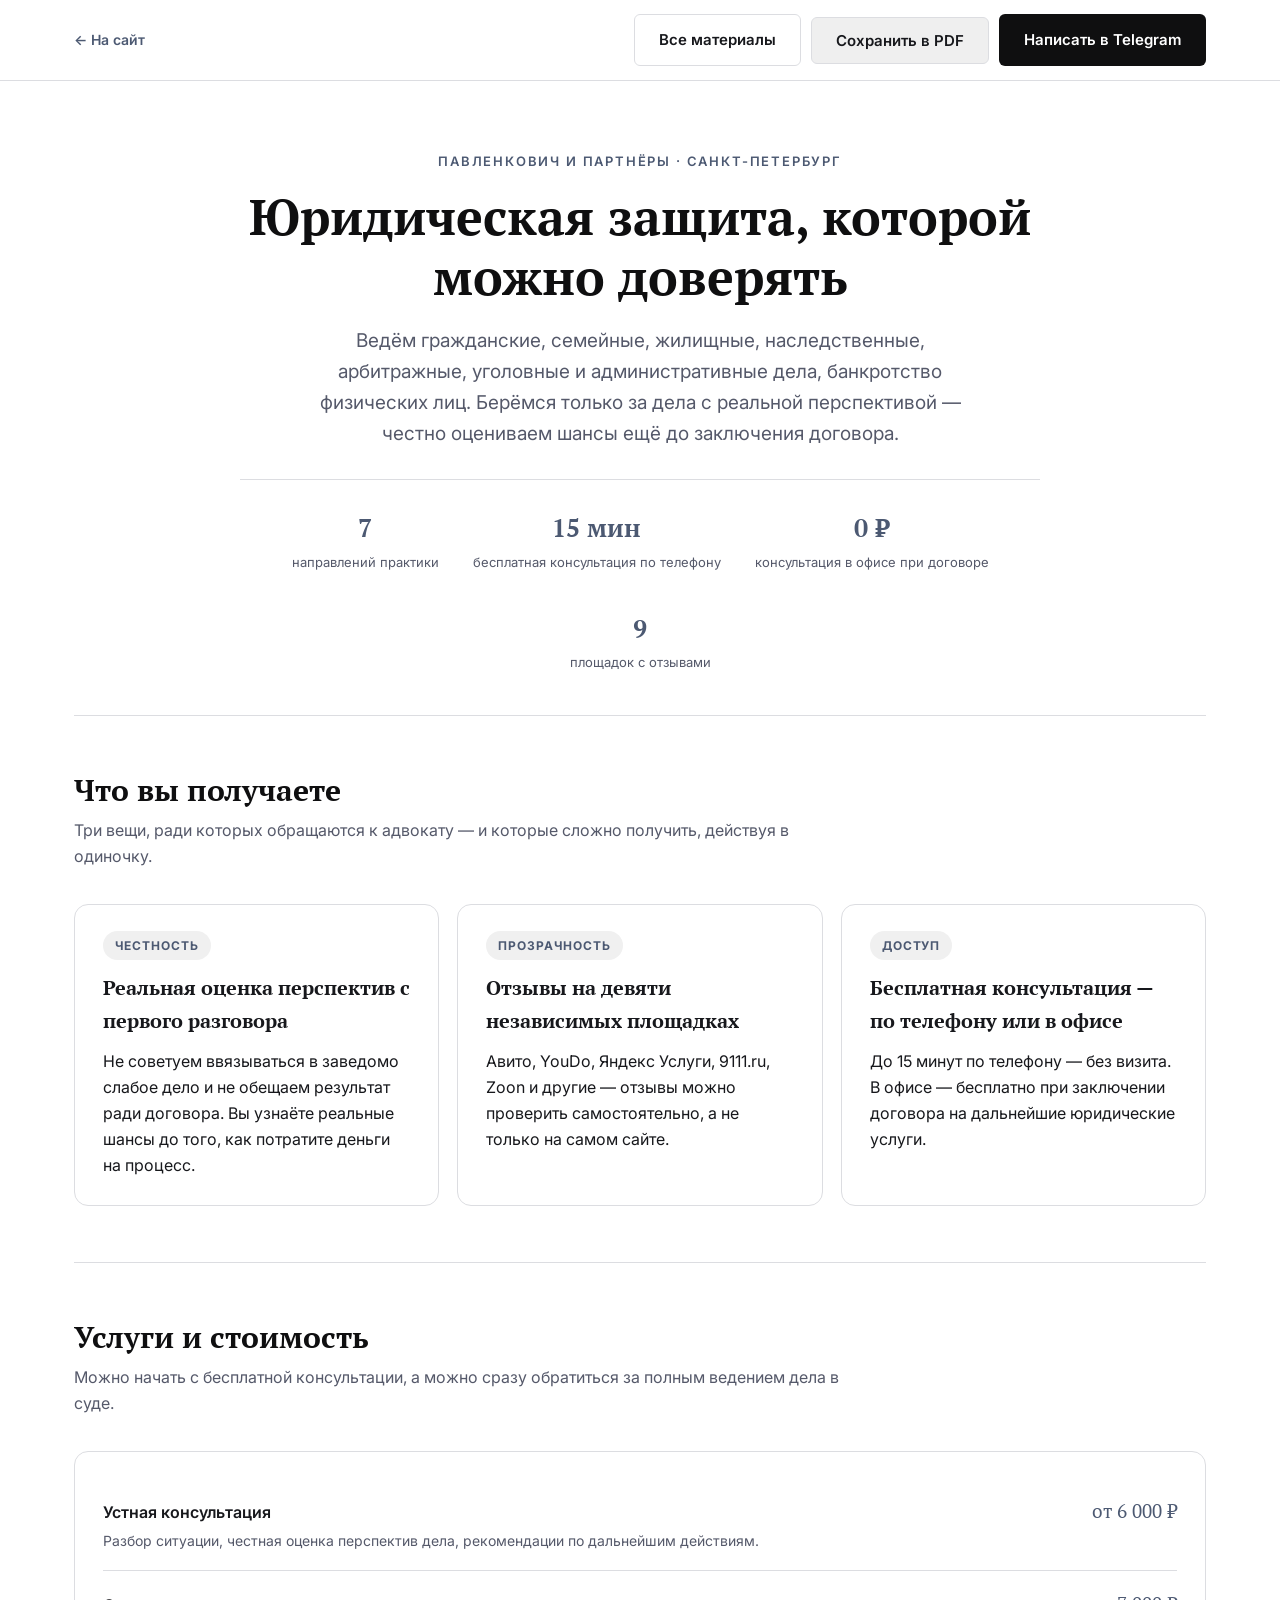
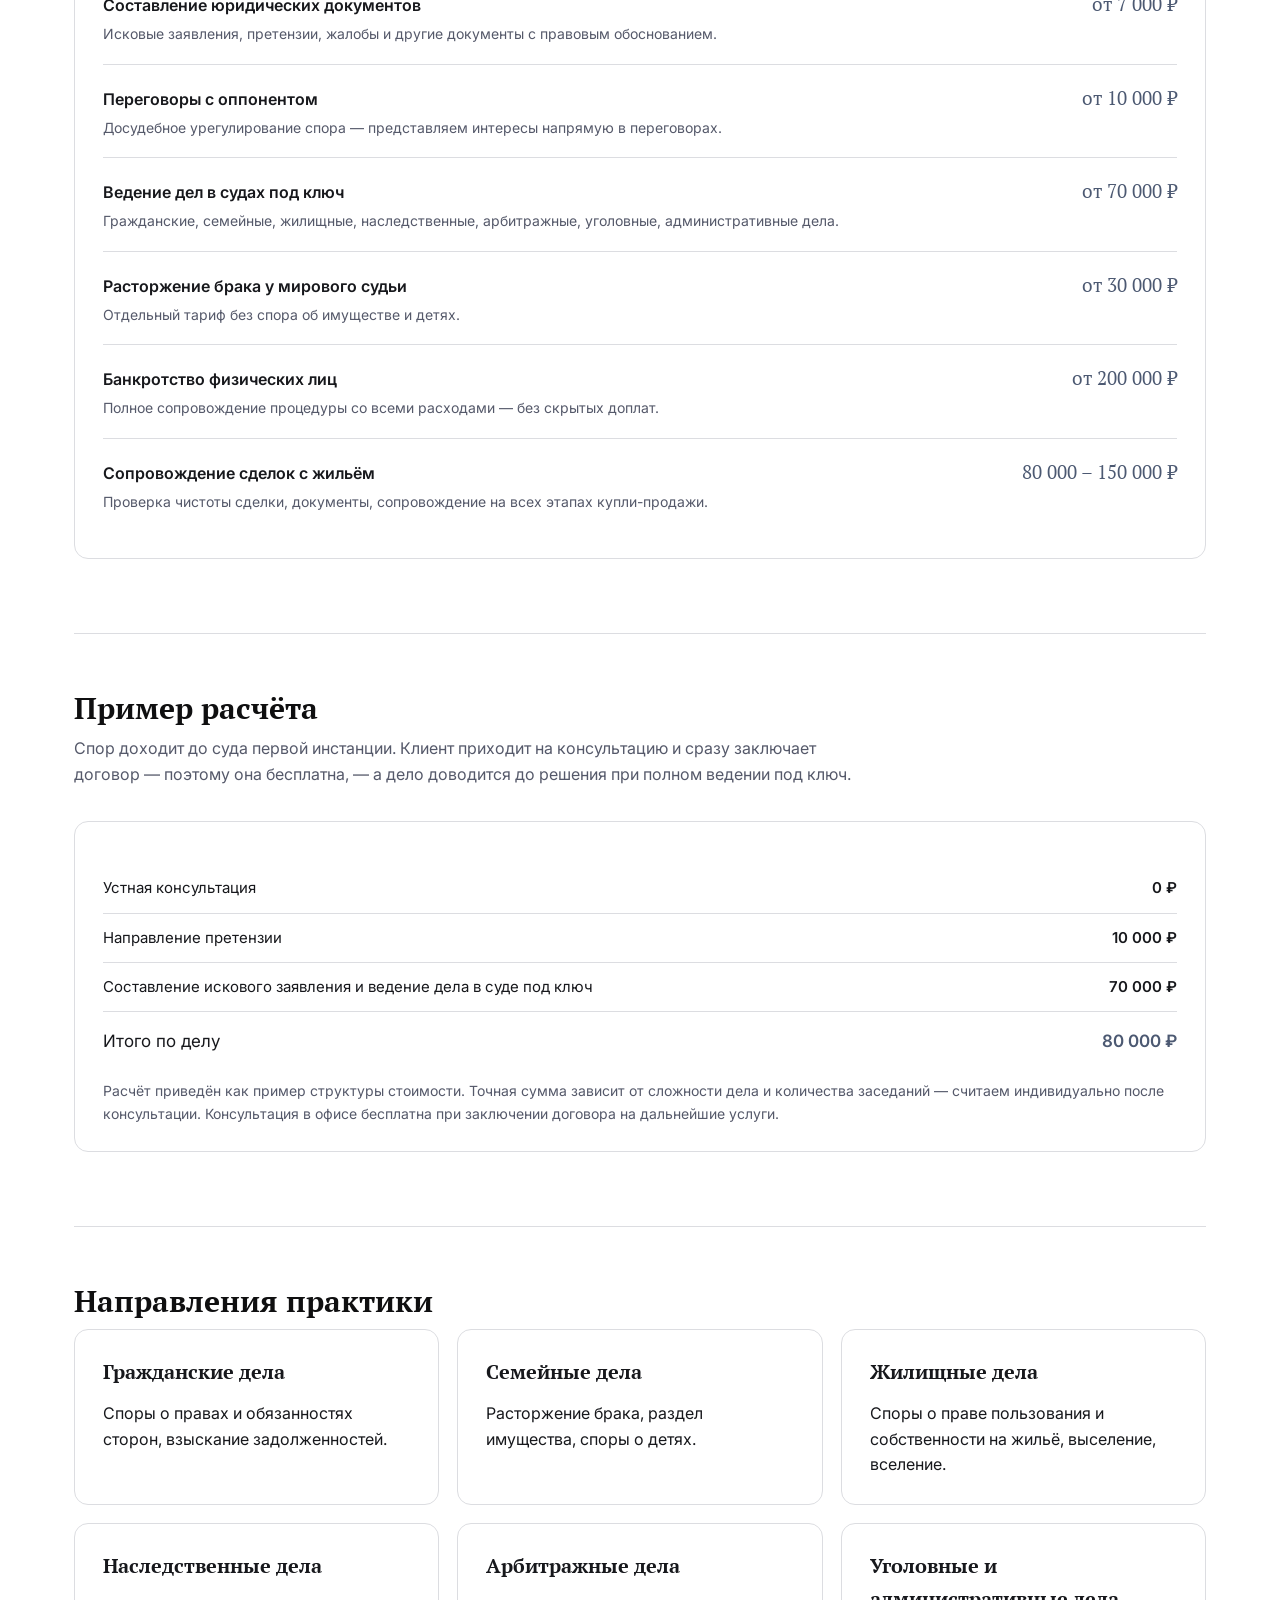
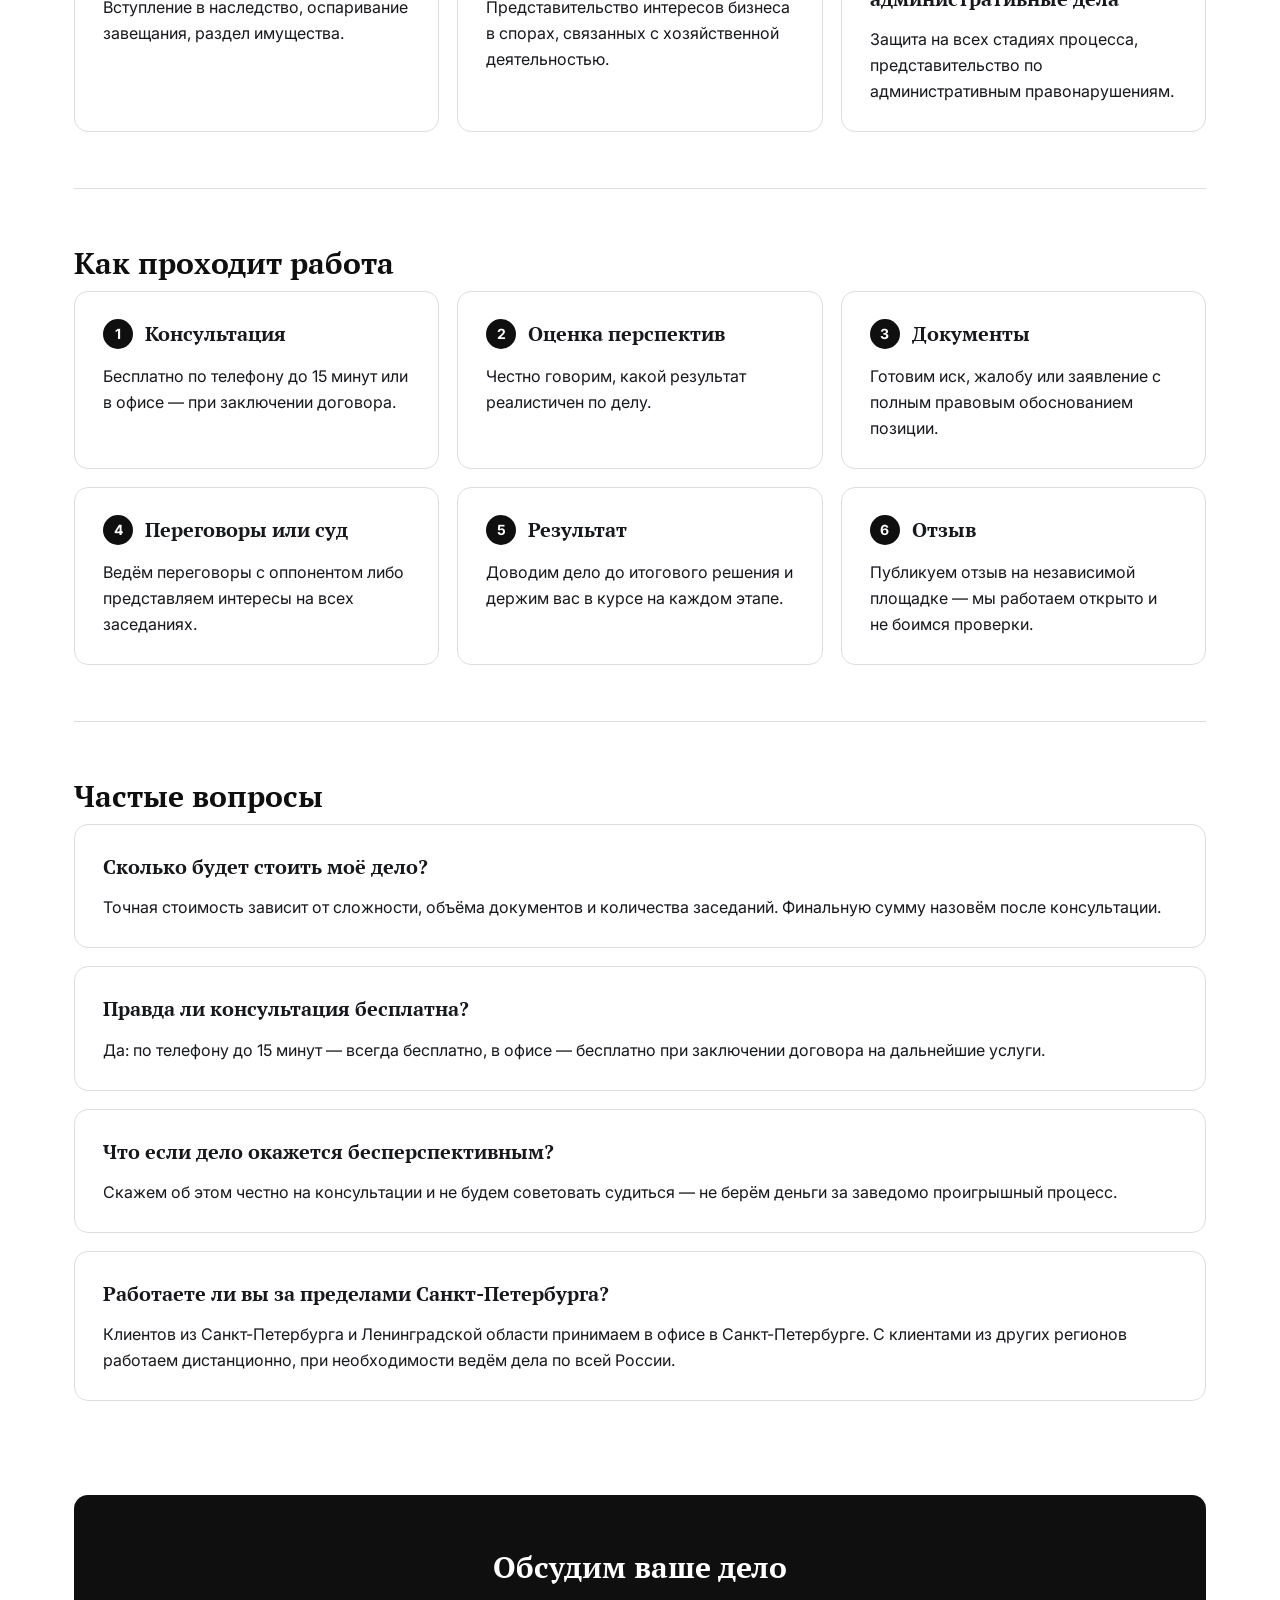
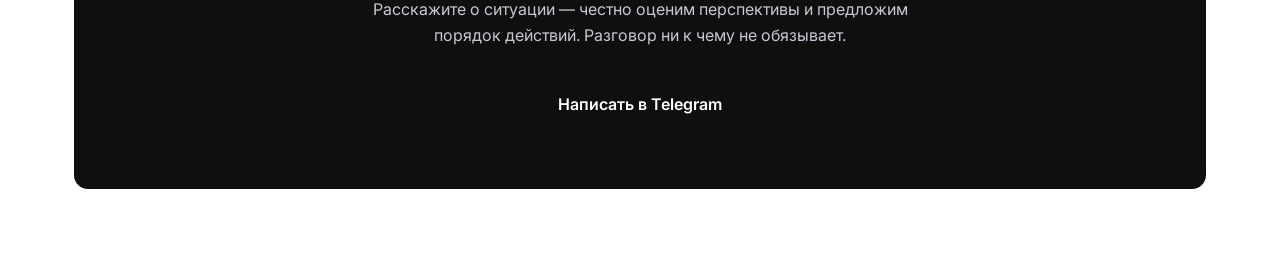
==== commit e74e0d16: "fix: correct geo wording (SPb+Lenoblast office reception) and map pin coordinates" ====
--- a/presentation.html
+++ b/presentation.html
@@ -207,7 +207,7 @@
     </div>
     <div class="card">
       <p class="card__title">Работаете ли вы за пределами Санкт-Петербурга?</p>
-      <p>Очный приём — только в офисе в Санкт-Петербурге. С клиентами из Ленинградской области и других регионов работаем дистанционно, при необходимости ведём дела по всей России.</p>
+      <p>Клиентов из Санкт-Петербурга и Ленинградской области принимаем в офисе в Санкт-Петербурге. С клиентами из других регионов работаем дистанционно, при необходимости ведём дела по всей России.</p>
     </div>
   </section>
 
--- a/styles.css
+++ b/styles.css
@@ -151,6 +151,10 @@
   padding: 34px;
   box-shadow: var(--shadow);
 }
+.hero__person { display: flex; align-items: center; gap: 14px; margin-bottom: 24px; padding-bottom: 22px; border-bottom: 1px solid rgba(255,255,255,0.12); }
+.hero__person-photo { width: 56px; height: 56px; border-radius: 50%; object-fit: cover; flex-shrink: 0; }
+.hero__person-name { font-family: var(--font-head); font-size: 16px; font-weight: 700; color: var(--white); }
+.hero__person-role { font-size: 12.5px; color: rgba(255,255,255,0.6); margin-top: 2px; }
 .hero__card-title { font-family: var(--font-head); font-size: 18px; margin-bottom: 18px; color: var(--white); }
 .hero__card-row { display: flex; justify-content: space-between; align-items: baseline; gap: 16px; padding: 12px 0; border-bottom: 1px solid rgba(255,255,255,0.12); }
 .hero__card-row:last-of-type { border-bottom: none; }
@@ -228,11 +232,12 @@
 .qual { margin-top: 56px; padding-top: 48px; border-top: 1px solid var(--line); }
 .qual__title { font-size: 26px; text-align: center; margin-bottom: 32px; }
 .qual-grid { display: grid; grid-template-columns: repeat(3, 1fr); gap: 22px; }
-.qual-card { background: var(--white); border: 1px dashed var(--line); border-radius: var(--radius); padding: 26px; text-align: center; }
-.qual-card__icon { width: 48px; height: 48px; border-radius: 10px; background: var(--paper); color: var(--slate); display: flex; align-items: center; justify-content: center; margin: 0 auto 16px; }
-.qual-card__title { font-weight: 600; font-size: 15px; margin-bottom: 6px; }
-.qual-card__note { font-size: 13px; color: var(--ink-soft); }
-.qual__disclaimer { margin-top: 22px; font-size: 13px; color: var(--ink-soft); text-align: center; }
+.qual-card { display: block; background: var(--white); border: 1px solid var(--line); border-radius: var(--radius); overflow: hidden; text-align: center; transition: border-color 0.2s ease, transform 0.2s ease; }
+.qual-card:hover { border-color: var(--slate); transform: translateY(-3px); }
+.qual-card img { width: 100%; height: 200px; object-fit: cover; object-position: top; background: var(--paper); }
+.qual-card__doc { display: flex; align-items: center; justify-content: center; height: 200px; background: var(--paper); color: var(--slate); font-family: var(--font-head); font-weight: 700; font-size: 20px; letter-spacing: 0.06em; }
+.qual-card__title { font-weight: 600; font-size: 15px; margin: 16px 16px 4px; }
+.qual-card__note { font-size: 13px; color: var(--ink-soft); margin: 0 16px 18px; }
 
 /* FAQ */
 .faq { max-width: 780px; margin: 0 auto; display: flex; flex-direction: column; gap: 12px; }
